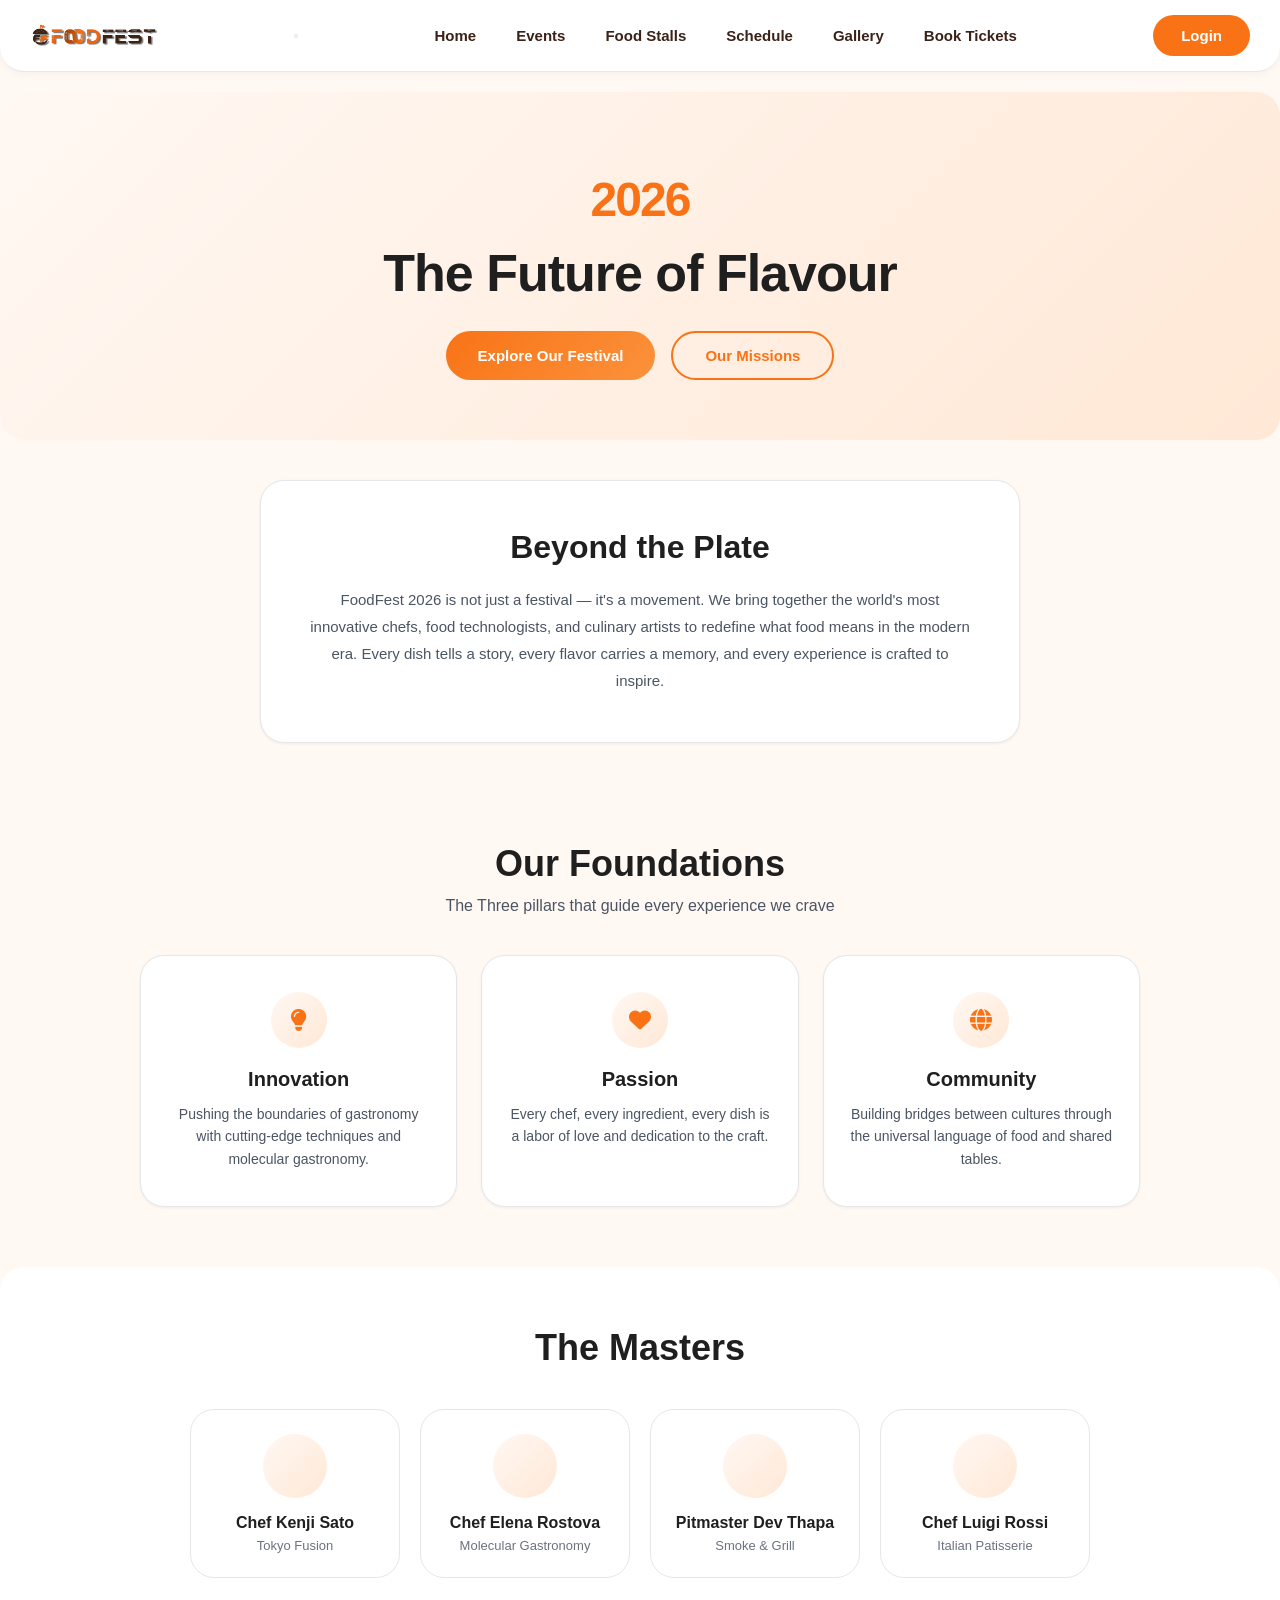
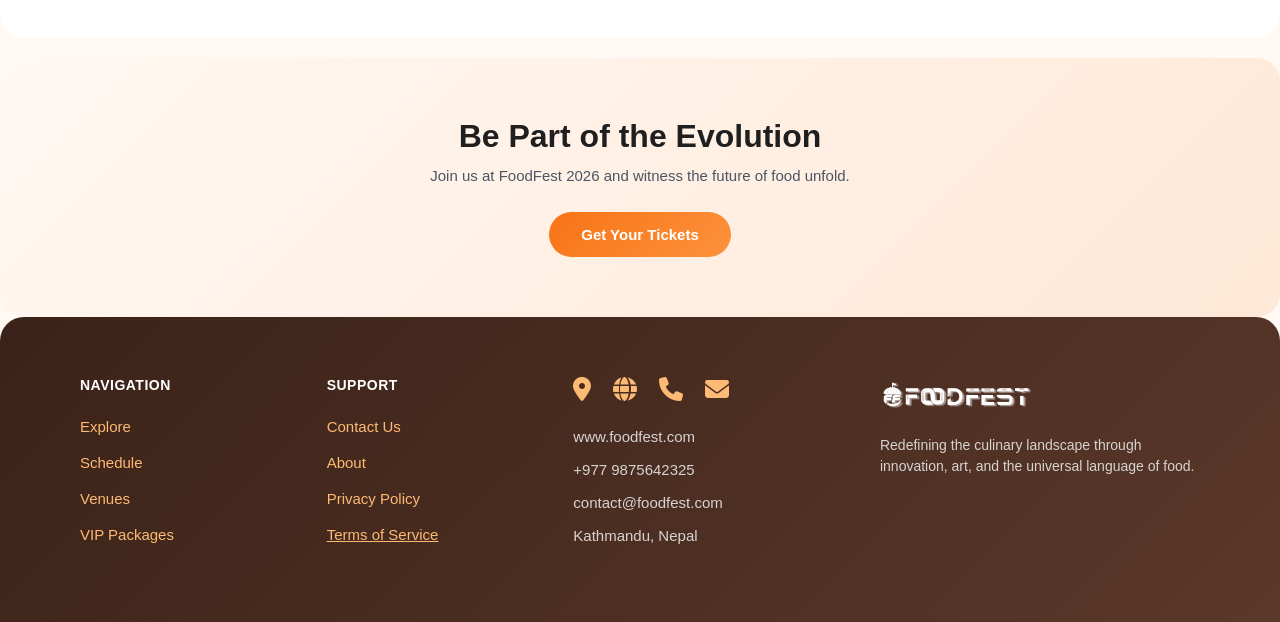
==== pages/About.html @ 52c5dfd0 "update" ====
<!DOCTYPE html>
<html lang="en">
<head>
  <meta charset="UTF-8">
  <meta name="viewport" content="width=device-width, initial-scale=1.0">
  <title>FoodFest - About Us</title>
  <link rel="stylesheet" href="https://cdnjs.cloudflare.com/ajax/libs/font-awesome/6.4.0/css/all.min.css">
  <link rel="stylesheet" href="../css/About.css">
</head>
<body>

  <nav class="navbar">
    <div class="logo">
      <img src="../images/logo/logo.png" alt="FoodFest Logo">
    </div>
    <button class="hamburger" id="hamburgerBtn" onclick="toggleMenu()" aria-label="Toggle navigation">
      <span></span><span></span><span></span>
    </button>
    <ul class="nav-links" id="navLinks">
      <li><a href="../index.html">Home</a></li>
      <li><a href="Event.html">Events</a></li>
      <li><a href="FoodStalls.html">Food Stalls</a></li>
      <li><a href="Schedule.html">Schedule</a></li>
      <li><a href="Gallery.html">Gallery</a></li>
      <li><a href="BookTickets.html">Book Tickets</a></li>
    </ul>
    <div class="nav-actions">
      <button class="login-btn" onclick="window.location.href='Login.html'">Login</button>
    </div>
  </nav>

  <main>
    <!-- HERO -->
    <section class="about-hero">
      <span class="hero-year-badge">2026</span>
      <h1>The Future of Flavour</h1>
      <div class="hero-actions">
        <button class="btn-primary" onclick="window.location.href='Event.html'">Explore Our Festival</button>
        <button class="btn-secondary" onclick="document.getElementById('missions').scrollIntoView({behavior:'smooth'})">Our Missions</button>
      </div>
    </section>

    <!-- BEYOND THE PLATE -->
    <section class="beyond-section" id="missions">
      <div class="content-card">
        <h2>Beyond the Plate</h2>
        <p>FoodFest 2026 is not just a festival — it's a movement. We bring together the world's most innovative chefs, food technologists, and culinary artists to redefine what food means in the modern era. Every dish tells a story, every flavor carries a memory, and every experience is crafted to inspire.</p>
      </div>
    </section>

    <!-- PILLARS -->
    <section class="pillars-section">
      <h2 class="section-title">Our Foundations</h2>
      <p class="section-subtitle">The Three pillars that guide every experience we crave</p>
      <div class="pillars-grid">
        <div class="pillar-card">
          <div class="pillar-icon"><i class="fa-solid fa-lightbulb"></i></div>
          <h3>Innovation</h3>
          <p>Pushing the boundaries of gastronomy with cutting-edge techniques and molecular gastronomy.</p>
        </div>
        <div class="pillar-card">
          <div class="pillar-icon"><i class="fa-solid fa-heart"></i></div>
          <h3>Passion</h3>
          <p>Every chef, every ingredient, every dish is a labor of love and dedication to the craft.</p>
        </div>
        <div class="pillar-card">
          <div class="pillar-icon"><i class="fa-solid fa-globe"></i></div>
          <h3>Community</h3>
          <p>Building bridges between cultures through the universal language of food and shared tables.</p>
        </div>
      </div>
    </section>

    <!-- MASTERS -->
    <section class="masters-section">
      <h2 class="section-title">The Masters</h2>
      <div class="masters-grid">
        <div class="master-card">
          <div class="master-avatar"><i class="fa-solid fa-user-chef"></i></div>
          <h3>Chef Kenji Sato</h3>
          <p>Tokyo Fusion</p>
        </div>
        <div class="master-card">
          <div class="master-avatar"><i class="fa-solid fa-user-chef"></i></div>
          <h3>Chef Elena Rostova</h3>
          <p>Molecular Gastronomy</p>
        </div>
        <div class="master-card">
          <div class="master-avatar"><i class="fa-solid fa-user-chef"></i></div>
          <h3>Pitmaster Dev Thapa</h3>
          <p>Smoke & Grill</p>
        </div>
        <div class="master-card">
          <div class="master-avatar"><i class="fa-solid fa-user-chef"></i></div>
          <h3>Chef Luigi Rossi</h3>
          <p>Italian Patisserie</p>
        </div>
      </div>
    </section>

    <!-- CTA -->
    <section class="cta-section">
      <h2>Be Part of the Evolution</h2>
      <p>Join us at FoodFest 2026 and witness the future of food unfold.</p>
      <button class="btn-primary" onclick="window.location.href='BookTickets.html'">Get Your Tickets</button>
    </section>
  </main>

  <footer class="footer">
    <div class="footer-column">
      <h3>NAVIGATION</h3>
      <ul>
        <li><a href="../index.html">Explore</a></li>
        <li><a href="Schedule.html">Schedule</a></li>
        <li><a href="Event.html">Venues</a></li>
        <li><a href="BookTickets.html">VIP Packages</a></li>
      </ul>
    </div>
    <div class="footer-column">
      <h3>SUPPORT</h3>
      <ul>
        <li><a href="Contact.html">Contact Us</a></li>
        <li><a href="About.html">About</a></li>
        <li><a href="Privacy.html">Privacy Policy</a></li>
        <li><a href="Terms.html" class="underlined">Terms of Service</a></li>
      </ul>
    </div>
    <div class="footer-column info-column">
      <div class="icon-row">
        <i class="fa-solid fa-location-dot"></i>
        <i class="fa-solid fa-globe"></i>
        <i class="fa-solid fa-phone"></i>
        <i class="fa-solid fa-envelope"></i>
      </div>
      <div class="text-block">
        <p>www.foodfest.com</p>
        <p>+977 9875642325</p>
        <p>contact@foodfest.com</p>
        <p>Kathmandu, Nepal</p>
      </div>
    </div>
    <div class="footer-column logo-column">
      <img src="../images/logo/logo.png" alt="FoodFest Logo" class="footer-logo">
      <p class="tagline">Redefining the culinary landscape through innovation, art, and the universal language of food.</p>
    </div>
  </footer>

  <script src="../js/About.js"></script>
</body>
</html>
---- css/About.css ----
/* ==========================================
   FOODFEST BRAND COLOR SYSTEM + ABOUT PAGE STYLES
   ========================================== */
:root {
  --bg-main: #FFF8F3; --bg-card: #FFFFFF; --bg-section-alt: #FFF8F3;
  --bg-navbar: #FFFFFF; --bg-footer: #3B2218;
  --text-heading: #1F1F1F; --text-subheading: #3B2218; --text-body: #4B5563;
  --text-muted: #6B7280; --text-white: #FFFFFF; --text-footer-heading: #FFFFFF;
  --text-footer-body: #D6D3D1; --text-footer-link: #FDBA74;
  --primary: #F97316; --primary-hover: #EA580C; --primary-active: #C2410C;
  --primary-light: #FDBA74;
  --primary-gradient: linear-gradient(135deg, #F97316, #FB923C);
  --primary-focus: rgba(249,115,22,0.35);
  --secondary: #3B2218;
  --secondary-gradient: linear-gradient(135deg, #3B2218, #5A382A);
  --success: #22C55E; --error: #EF4444;
  --border: #E5E7EB; --divider: #E5E7EB; --placeholder: #9CA3AF;
  --shadow-sm: 0 1px 3px rgba(0,0,0,0.06);
  --shadow-md: 0 4px 12px rgba(0,0,0,0.06);
  --shadow-lg: 0 8px 24px rgba(0,0,0,0.08);
  --shadow-card: 0 4px 16px rgba(0,0,0,0.06);
  --shadow-nav: 0 2px 8px rgba(0,0,0,0.04);
  --gradient-primary: linear-gradient(135deg, #F97316, #FB923C);
  --gradient-bg: linear-gradient(135deg, #FFF8F3, #FFE8D6);
  --gradient-brown: linear-gradient(135deg, #3B2218, #5A382A);
  --radius-sm: 8px; --radius-md: 14px; --radius-lg: 24px; --radius-xl: 30px; --radius-full: 50%;
}

@import url('https://fonts.googleapis.com/css2?family=Inter:wght@400;500;600;700&display=swap');

* { margin: 0; padding: 0; box-sizing: border-box; font-family: 'Inter', sans-serif; }

body { background-color: var(--bg-main); padding: 0; color: var(--text-heading); min-height: 100vh; display: flex; flex-direction: column; }
main { flex: 1; }

/* NAVBAR */
.navbar {
  display: flex; align-items: center; justify-content: space-between;
  background-color: var(--bg-navbar); padding: 15px 30px;
  border-radius: 0 0 var(--radius-lg) var(--radius-lg);
  border-bottom: 1px solid var(--border); box-shadow: var(--shadow-nav);
}
.logo img { height: 32px; display: block; }
.nav-links { display: flex; list-style: none; gap: 40px; }
.nav-links li a { text-decoration: none; color: var(--text-subheading); font-weight: 700; font-size: 15px; transition: color 0.2s ease; }
.nav-links li a:hover { color: var(--primary-hover); }
.login-btn { background-color: var(--primary); color: var(--text-white); border: none; padding: 12px 28px; border-radius: var(--radius-xl); font-weight: 600; font-size: 15px; cursor: pointer; transition: background-color 0.2s ease; }
.login-btn:hover { background-color: var(--primary-hover); }

/* HERO */
.about-hero {
  text-align: center; padding: 80px 20px 60px;
  background: var(--gradient-bg); border-radius: var(--radius-lg); margin-top: 20px;
}
.hero-year-badge {
  display: inline-block; font-size: 48px; font-weight: 800; color: var(--primary);
  margin-bottom: 16px; letter-spacing: -2px;
}
.about-hero h1 { font-size: 52px; font-weight: 800; color: var(--text-heading); margin-bottom: 28px; letter-spacing: -1px; }
.hero-actions { display: flex; gap: 16px; justify-content: center; flex-wrap: wrap; }
.btn-primary { background: var(--gradient-primary); color: var(--text-white); border: none; padding: 14px 32px; border-radius: var(--radius-xl); font-weight: 700; font-size: 15px; cursor: pointer; transition: opacity 0.2s ease; }
.btn-primary:hover { opacity: 0.9; }
.btn-secondary { background: transparent; color: var(--primary); border: 2px solid var(--primary); padding: 14px 32px; border-radius: var(--radius-xl); font-weight: 700; font-size: 15px; cursor: pointer; transition: background-color 0.2s, color 0.2s; }
.btn-secondary:hover { background: var(--primary); color: var(--text-white); }

/* BEYOND THE PLATE */
.beyond-section { max-width: 800px; margin: 40px auto; padding: 0 20px; }
.content-card { background: var(--bg-card); padding: 48px; border-radius: var(--radius-lg); border: 1px solid var(--border); box-shadow: var(--shadow-sm); text-align: center; }
.content-card h2 { font-size: 32px; color: var(--text-heading); margin-bottom: 20px; }
.content-card p { font-size: 15px; color: var(--text-body); line-height: 1.8; }

/* PILLARS */
.pillars-section { padding: 60px 20px; text-align: center; }
.section-title { font-size: 36px; font-weight: 700; color: var(--text-heading); margin-bottom: 12px; }
.section-subtitle { font-size: 16px; color: var(--text-body); margin-bottom: 40px; }
.pillars-grid { display: grid; grid-template-columns: repeat(3, 1fr); gap: 24px; max-width: 1000px; margin: 0 auto; }
.pillar-card { background: var(--bg-card); padding: 36px 24px; border-radius: var(--radius-lg); border: 1px solid var(--border); box-shadow: var(--shadow-sm); transition: border-color 0.2s ease; }
.pillar-card:hover { border-color: var(--primary); }
.pillar-icon { width: 56px; height: 56px; border-radius: var(--radius-full); background: var(--gradient-bg); display: flex; align-items: center; justify-content: center; margin: 0 auto 20px; font-size: 22px; color: var(--primary); }
.pillar-card h3 { font-size: 20px; color: var(--text-heading); margin-bottom: 12px; }
.pillar-card p { font-size: 14px; color: var(--text-body); line-height: 1.6; }

/* MASTERS */
.masters-section { padding: 60px 20px; text-align: center; background: var(--bg-card); border-radius: var(--radius-lg); margin-bottom: 20px; }
.masters-grid { display: grid; grid-template-columns: repeat(4, 1fr); gap: 20px; max-width: 900px; margin: 40px auto 0; }
.master-card { padding: 24px; border: 1px solid var(--border); border-radius: var(--radius-lg); transition: border-color 0.2s ease; }
.master-card:hover { border-color: var(--primary); }
.master-avatar { width: 64px; height: 64px; border-radius: var(--radius-full); background: var(--gradient-bg); display: flex; align-items: center; justify-content: center; margin: 0 auto 16px; font-size: 28px; color: var(--primary); }
.master-card h3 { font-size: 16px; color: var(--text-heading); margin-bottom: 6px; }
.master-card p { font-size: 13px; color: var(--text-muted); }

/* CTA */
.cta-section { text-align: center; padding: 60px 20px; background: var(--gradient-bg); border-radius: var(--radius-lg); }
.cta-section h2 { font-size: 32px; color: var(--text-heading); margin-bottom: 12px; }
.cta-section p { font-size: 15px; color: var(--text-body); margin-bottom: 28px; }

/* FOOTER */
.footer { display: flex; justify-content: space-between; align-items: flex-start; background: var(--gradient-brown); padding: 60px 80px; border-radius: var(--radius-lg) var(--radius-lg) 0 0; margin-top: auto; flex-wrap: wrap; gap: 40px; }
.footer-column { display: flex; flex-direction: column; min-width: 160px; }
.footer-column h3 { font-size: 14px; font-weight: 700; color: var(--text-footer-heading); letter-spacing: 0.5px; margin-bottom: 25px; }
.footer-column ul { list-style: none; }
.footer-column ul li { margin-bottom: 18px; }
.footer-column ul li a { text-decoration: none; color: var(--text-footer-link); font-size: 15px; font-weight: 500; transition: color 0.2s ease; }
.footer-column ul li a:hover { color: var(--primary-hover); }
.footer-column ul li a.underlined { text-decoration: underline; }
.info-column { min-width: 220px; }
.icon-row { display: flex; gap: 22px; margin-bottom: 25px; color: var(--text-footer-link); font-size: 24px; }
.text-block p { color: var(--text-footer-body); font-size: 15px; font-weight: 500; margin-bottom: 12px; line-height: 1.4; }
.logo-column { max-width: 320px; align-items: flex-start; }
.footer-logo { height: 38px; margin-bottom: 20px; display: block; filter: brightness(0) invert(1); }
.tagline { color: var(--text-footer-body); font-size: 14px; line-height: 1.5; font-weight: 400; }

/* RESPONSIVE */
@media (max-width: 768px) {
  .about-hero h1 { font-size: 36px; }
  .pillars-grid { grid-template-columns: 1fr; }
  .masters-grid { grid-template-columns: repeat(2, 1fr); }
  .nav-links { display: none; }
  .footer { padding: 40px 30px; }
}
@media (max-width: 480px) {
  .about-hero h1 { font-size: 28px; }
  .masters-grid { grid-template-columns: 1fr; }
  .content-card { padding: 28px; }
}
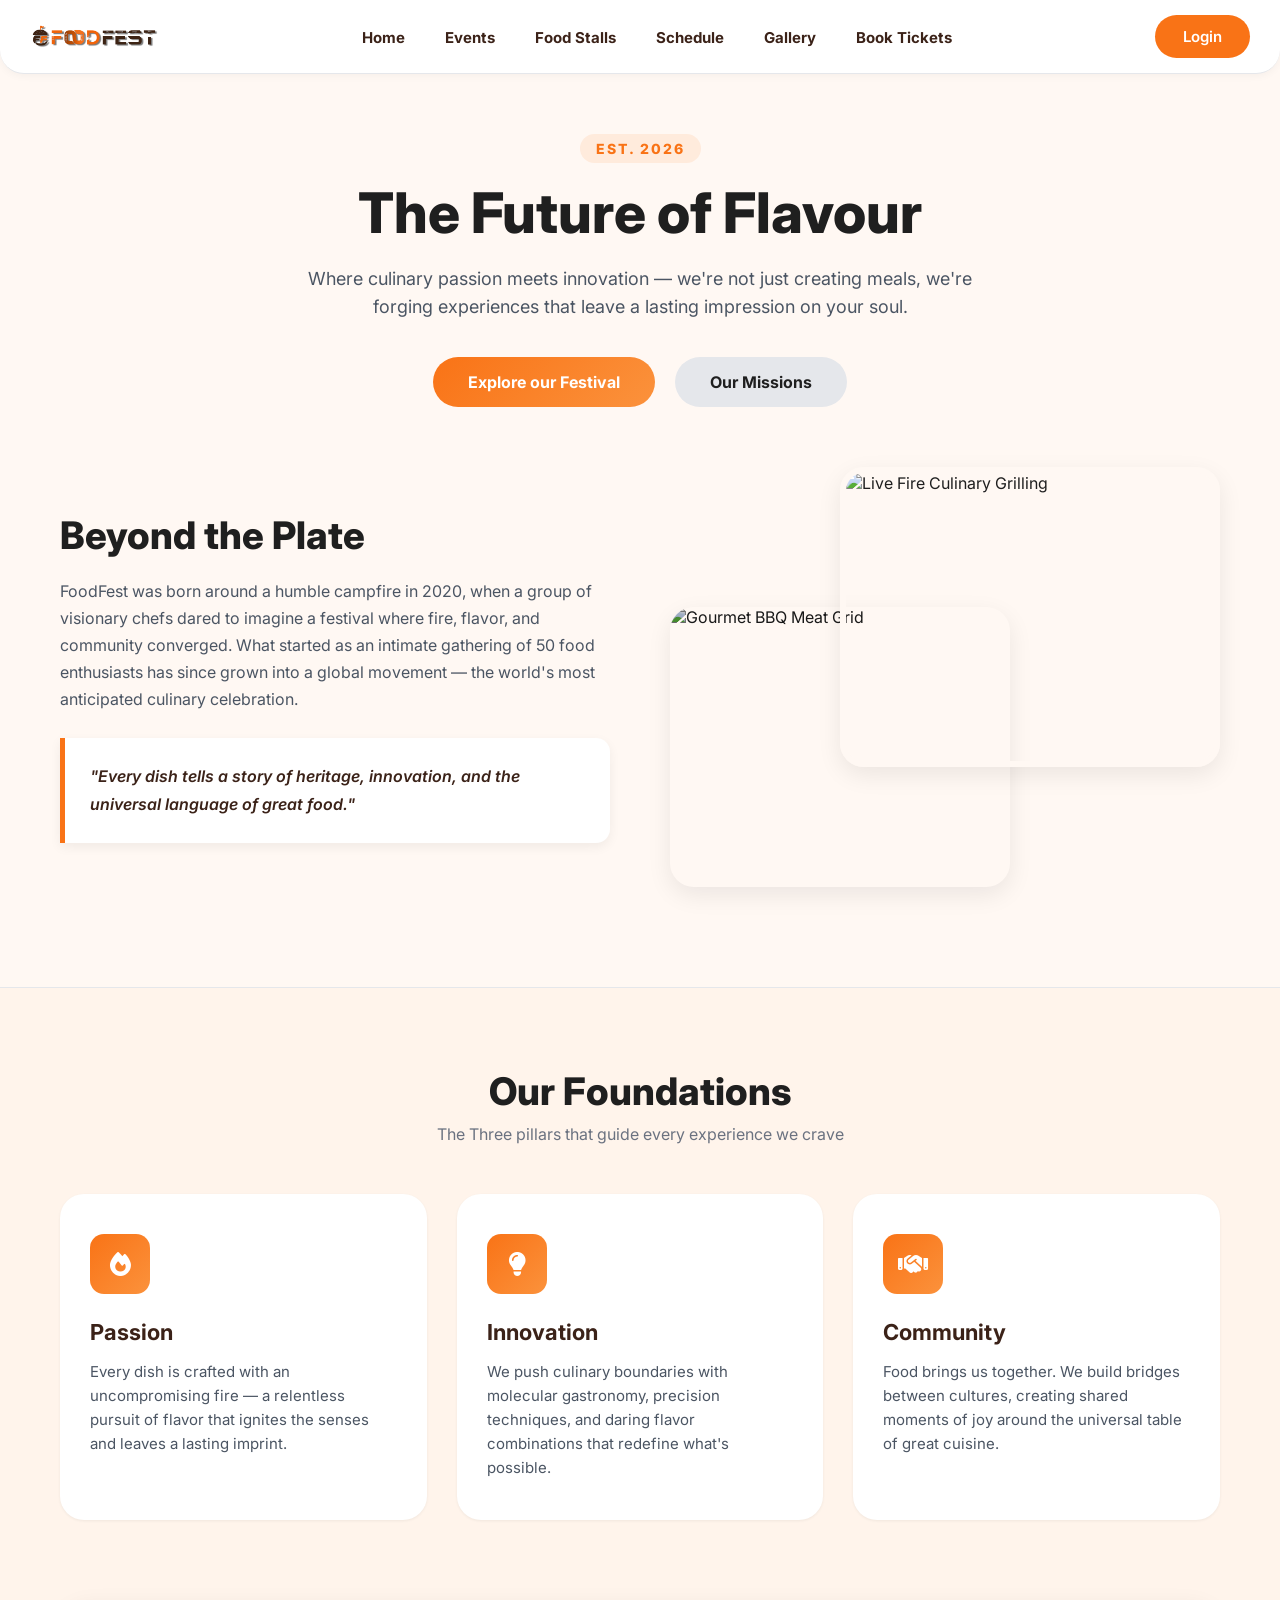
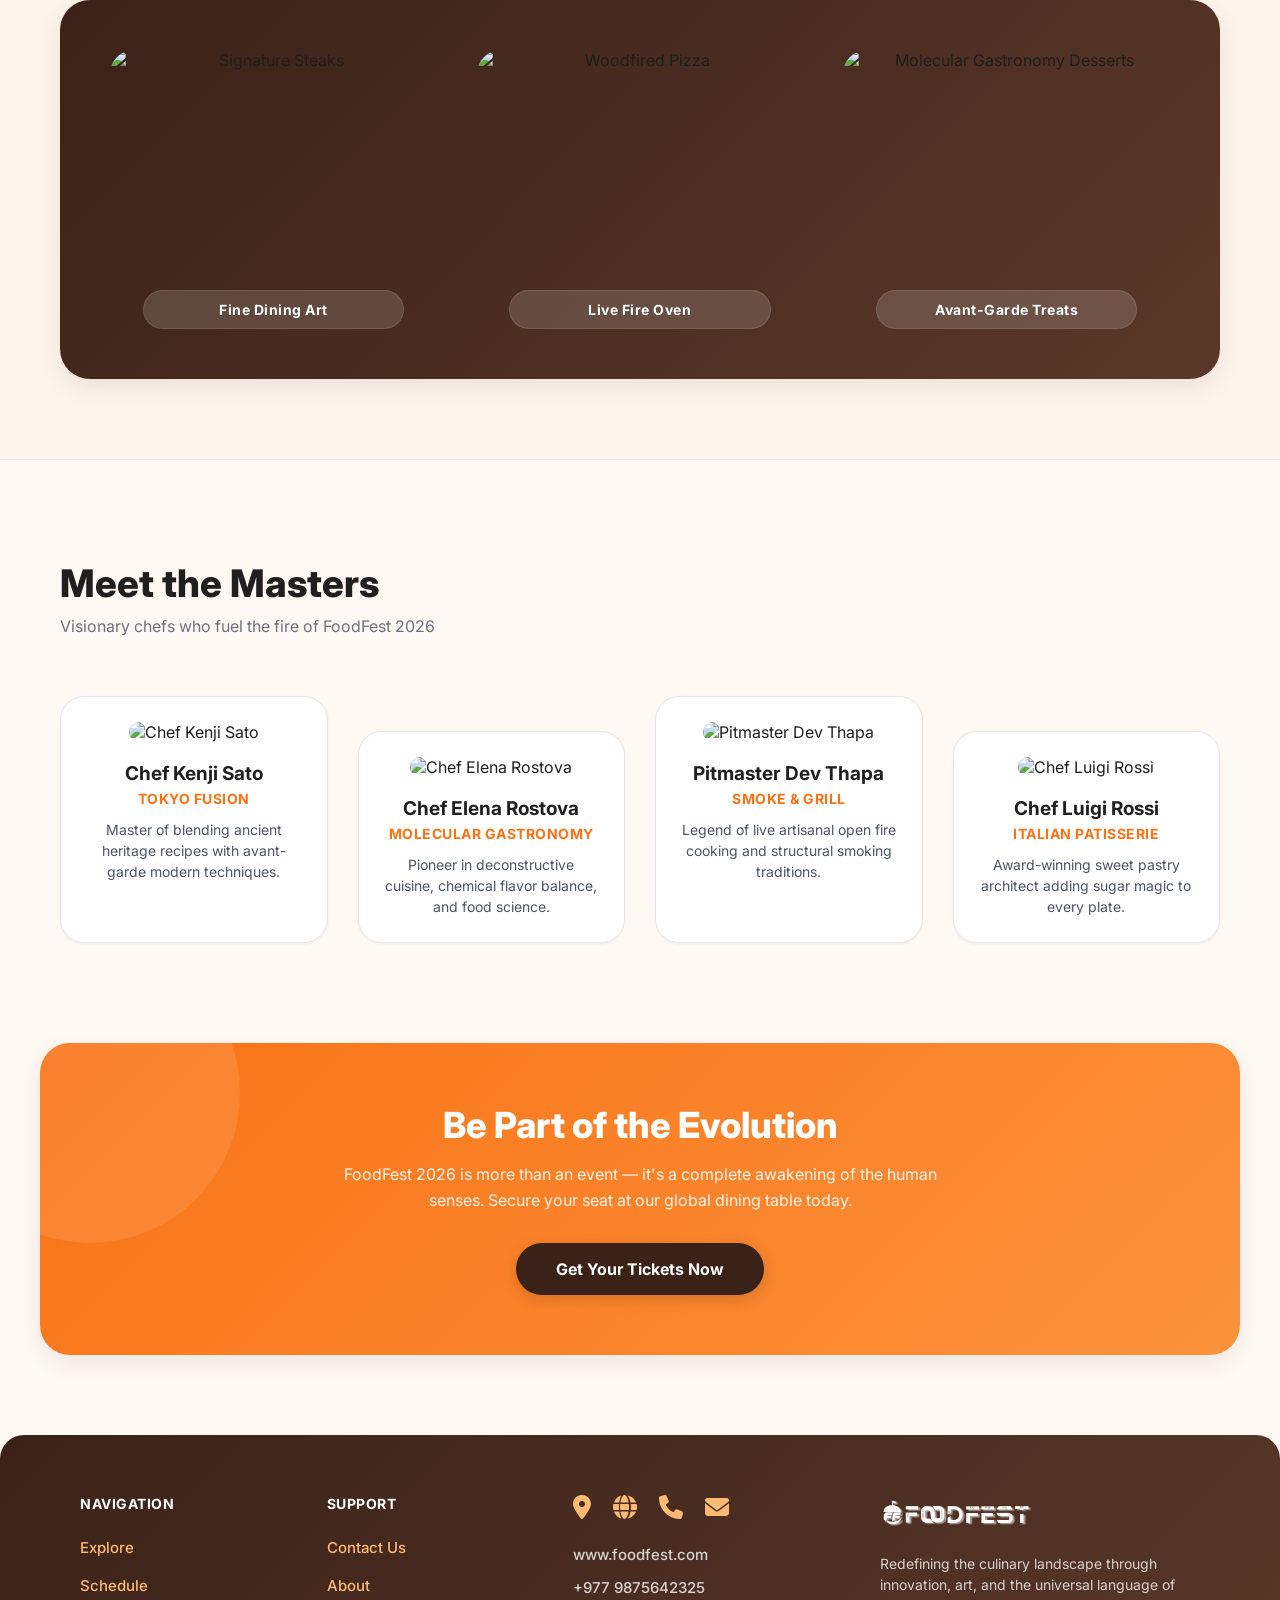
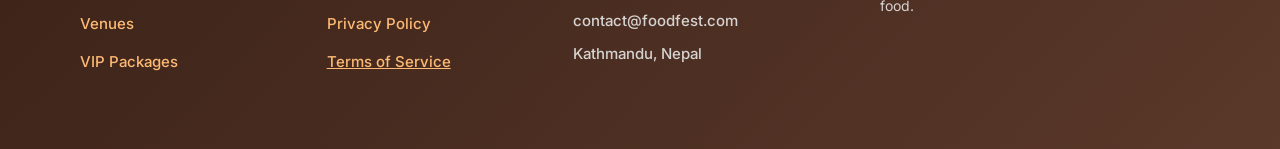
==== commit 7e7c39e2: "...." ====
--- a/pages/About.html
+++ b/pages/About.html
@@ -3,7 +3,7 @@
 <head>
   <meta charset="UTF-8">
   <meta name="viewport" content="width=device-width, initial-scale=1.0">
-  <title>FoodFest - About Us</title>
+  <title>FoodFest 2026 - About Us</title>
   <link rel="stylesheet" href="https://cdnjs.cloudflare.com/ajax/libs/font-awesome/6.4.0/css/all.min.css">
   <link rel="stylesheet" href="../css/About.css">
 </head>
@@ -30,82 +30,109 @@
   </nav>
 
   <main>
-    <!-- HERO -->
-    <section class="about-hero">
-      <span class="hero-year-badge">2026</span>
+    <header class="hero-section">
+      <span class="year-badge">EST. 2026</span>
       <h1>The Future of Flavour</h1>
-      <div class="hero-actions">
-        <button class="btn-primary" onclick="window.location.href='Event.html'">Explore Our Festival</button>
-        <button class="btn-secondary" onclick="document.getElementById('missions').scrollIntoView({behavior:'smooth'})">Our Missions</button>
+      <p class="hero-desc">Where culinary passion meets innovation — we're not just creating meals, we're forging experiences that leave a lasting impression on your soul.</p>
+      <div class="btn-group">
+        <button class="btn-main primary" onclick="alert('Exploring Map!')">Explore our Festival</button>
+        <button class="btn-main secondary" onclick="alert('Redirecting to Missions!')">Our Missions</button>
+      </div>
+    </header>
+
+    <section class="beyond-section">
+      <div class="beyond-content">
+        <h2>Beyond the Plate</h2>
+        <p>FoodFest was born around a humble campfire in 2020, when a group of visionary chefs dared to imagine a festival where fire, flavor, and community converged. What started as an intimate gathering of 50 food enthusiasts has since grown into a global movement — the world's most anticipated culinary celebration.</p>
+        <div class="quote-box">
+          <p>"Every dish tells a story of heritage, innovation, and the universal language of great food."</p>
+        </div>
+      </div>
+      <div class="image-stack">
+        <img src="https://images.unsplash.com/photo-1544025162-d76694265947?auto=format&fit=crop&w=500&q=80" alt="Gourmet BBQ Meat Grid" class="stack-img back">
+        <img src="https://images.unsplash.com/photo-1555939594-58d7cb561ad1?auto=format&fit=crop&w=500&q=80" alt="Live Fire Culinary Grilling" class="stack-img front">
       </div>
     </section>
 
-    <!-- BEYOND THE PLATE -->
-    <section class="beyond-section" id="missions">
-      <div class="content-card">
-        <h2>Beyond the Plate</h2>
-        <p>FoodFest 2026 is not just a festival — it's a movement. We bring together the world's most innovative chefs, food technologists, and culinary artists to redefine what food means in the modern era. Every dish tells a story, every flavor carries a memory, and every experience is crafted to inspire.</p>
-      </div>
-    </section>
+    <div class="foundations-wrapper">
+      <section class="foundations-container">
+        <h2>Our Foundations</h2>
+        <p class="section-subtitle">The Three pillars that guide every experience we crave</p>
+        
+        <div class="pillars-grid">
+          <div class="pillar-card">
+            <div class="pillar-icon"><i class="fa-solid fa-fire"></i></div>
+            <h3>Passion</h3>
+            <p>Every dish is crafted with an uncompromising fire — a relentless pursuit of flavor that ignites the senses and leaves a lasting imprint.</p>
+          </div>
+          <div class="pillar-card">
+            <div class="pillar-icon"><i class="fa-solid fa-lightbulb"></i></div>
+            <h3>Innovation</h3>
+            <p>We push culinary boundaries with molecular gastronomy, precision techniques, and daring flavor combinations that redefine what's possible.</p>
+          </div>
+          <div class="pillar-card">
+            <div class="pillar-icon"><i class="fa-solid fa-handshake"></i></div>
+            <h3>Community</h3>
+            <p>Food brings us together. We build bridges between cultures, creating shared moments of joy around the universal table of great cuisine.</p>
+          </div>
+        </div>
 
-    <!-- PILLARS -->
-    <section class="pillars-section">
-      <h2 class="section-title">Our Foundations</h2>
-      <p class="section-subtitle">The Three pillars that guide every experience we crave</p>
-      <div class="pillars-grid">
-        <div class="pillar-card">
-          <div class="pillar-icon"><i class="fa-solid fa-lightbulb"></i></div>
-          <h3>Innovation</h3>
-          <p>Pushing the boundaries of gastronomy with cutting-edge techniques and molecular gastronomy.</p>
+        <div class="showcase-banner">
+          <div class="showcase-card">
+            <img src="https://images.unsplash.com/photo-1504674900247-0877df9cc836?auto=format&fit=crop&w=500&q=80" alt="Signature Steaks" class="showcase-img">
+            <div class="showcase-label">Fine Dining Art</div>
+          </div>
+          <div class="showcase-card">
+            <img src="https://images.unsplash.com/photo-1565299624946-b28f40a0ae38?auto=format&fit=crop&w=500&q=80" alt="Woodfired Pizza" class="showcase-img">
+            <div class="showcase-label">Live Fire Oven</div>
+          </div>
+          <div class="showcase-card">
+            <img src="https://images.unsplash.com/photo-1484723091739-30a097e8f929?auto=format&fit=crop&w=500&q=80" alt="Molecular Gastronomy Desserts" class="showcase-img">
+            <div class="showcase-label">Avant-Garde Treats</div>
+          </div>
         </div>
-        <div class="pillar-card">
-          <div class="pillar-icon"><i class="fa-solid fa-heart"></i></div>
-          <h3>Passion</h3>
-          <p>Every chef, every ingredient, every dish is a labor of love and dedication to the craft.</p>
+      </section>
+    </div>
+
+    <section class="masters-container">
+      <h2>Meet the Masters</h2>
+      <p class="masters-heading-desc">Visionary chefs who fuel the fire of FoodFest 2026</p>
+
+      <div class="masters-grid">
+        <div class="master-card">
+          <img src="https://images.unsplash.com/photo-1577219491135-ce391730fb2c?auto=format&fit=crop&w=400&h=400&q=80" alt="Chef Kenji Sato" class="master-img">
+          <h3>Chef Kenji Sato</h3>
+          <span class="master-role">Tokyo Fusion</span>
+          <p class="master-bio">Master of blending ancient heritage recipes with avant-garde modern techniques.</p>
         </div>
-        <div class="pillar-card">
-          <div class="pillar-icon"><i class="fa-solid fa-globe"></i></div>
-          <h3>Community</h3>
-          <p>Building bridges between cultures through the universal language of food and shared tables.</p>
+        <div class="master-card">
+          <img src="https://images.unsplash.com/photo-1583394838336-acd977736f90?auto=format&fit=crop&w=400&h=400&q=80" alt="Chef Elena Rostova" class="master-img">
+          <h3>Chef Elena Rostova</h3>
+          <span class="master-role">Molecular Gastronomy</span>
+          <p class="master-bio">Pioneer in deconstructive cuisine, chemical flavor balance, and food science.</p>
+        </div>
+        <div class="master-card">
+          <img src="https://images.unsplash.com/photo-1595273670150-bd0c3c392e46?auto=format&fit=crop&w=400&h=400&q=80" alt="Pitmaster Dev Thapa" class="master-img">
+          <h3>Pitmaster Dev Thapa</h3>
+          <span class="master-role">Smoke & Grill</span>
+          <p class="master-bio">Legend of live artisanal open fire cooking and structural smoking traditions.</p>
+        </div>
+        <div class="master-card">
+          <img src="https://images.unsplash.com/photo-1607990283143-e81e7a2c93ab?auto=format&fit=crop&w=400&h=400&q=80" alt="Chef Luigi Rossi" class="master-img">
+          <h3>Chef Luigi Rossi</h3>
+          <span class="master-role">Italian Patisserie</span>
+          <p class="master-bio">Award-winning sweet pastry architect adding sugar magic to every plate.</p>
         </div>
       </div>
     </section>
 
-    <!-- MASTERS -->
-    <section class="masters-section">
-      <h2 class="section-title">The Masters</h2>
-      <div class="masters-grid">
-        <div class="master-card">
-          <div class="master-avatar"><i class="fa-solid fa-user-chef"></i></div>
-          <h3>Chef Kenji Sato</h3>
-          <p>Tokyo Fusion</p>
-        </div>
-        <div class="master-card">
-          <div class="master-avatar"><i class="fa-solid fa-user-chef"></i></div>
-          <h3>Chef Elena Rostova</h3>
-          <p>Molecular Gastronomy</p>
-        </div>
-        <div class="master-card">
-          <div class="master-avatar"><i class="fa-solid fa-user-chef"></i></div>
-          <h3>Pitmaster Dev Thapa</h3>
-          <p>Smoke & Grill</p>
-        </div>
-        <div class="master-card">
-          <div class="master-avatar"><i class="fa-solid fa-user-chef"></i></div>
-          <h3>Chef Luigi Rossi</h3>
-          <p>Italian Patisserie</p>
-        </div>
-      </div>
-    </section>
-
-    <!-- CTA -->
-    <section class="cta-section">
-      <h2>Be Part of the Evolution</h2>
-      <p>Join us at FoodFest 2026 and witness the future of food unfold.</p>
-      <button class="btn-primary" onclick="window.location.href='BookTickets.html'">Get Your Tickets</button>
+    <section class="cta-banner">
+      <h3>Be Part of the Evolution</h3>
+      <p>FoodFest 2026 is more than an event — it's a complete awakening of the human senses. Secure your seat at our global dining table today.</p>
+      <button class="btn-cta" onclick="alert('Tickets Section Coming Soon!')">Get Your Tickets Now</button>
     </section>
   </main>
-
+  
   <footer class="footer">
     <div class="footer-column">
       <h3>NAVIGATION</h3>
--- a/css/About.css
+++ b/css/About.css
@@ -1,12 +1,15 @@
 /* ==========================================
    FOODFEST BRAND COLOR SYSTEM + ABOUT PAGE STYLES
    ========================================== */
+
+@import url('https://fonts.googleapis.com/css2?family=Inter:wght@400;500;600;700;800&display=swap');
+
 :root {
   --bg-main: #FFF8F3; --bg-card: #FFFFFF; --bg-section-alt: #FFF8F3;
   --bg-navbar: #FFFFFF; --bg-footer: #3B2218;
   --text-heading: #1F1F1F; --text-subheading: #3B2218; --text-body: #4B5563;
-  --text-muted: #6B7280; --text-white: #FFFFFF; --text-footer-heading: #FFFFFF;
-  --text-footer-body: #D6D3D1; --text-footer-link: #FDBA74;
+  --text-muted: #6B7280; --text-white: #FFFFFF;
+  --text-footer-heading: #FFFFFF; --text-footer-body: #D6D3D1; --text-footer-link: #FDBA74;
   --primary: #F97316; --primary-hover: #EA580C; --primary-active: #C2410C;
   --primary-light: #FDBA74;
   --primary-gradient: linear-gradient(135deg, #F97316, #FB923C);
@@ -15,6 +18,7 @@
   --secondary-gradient: linear-gradient(135deg, #3B2218, #5A382A);
   --success: #22C55E; --error: #EF4444;
   --border: #E5E7EB; --divider: #E5E7EB; --placeholder: #9CA3AF;
+  --footer-border: rgba(255,255,255,0.1);
   --shadow-sm: 0 1px 3px rgba(0,0,0,0.06);
   --shadow-md: 0 4px 12px rgba(0,0,0,0.06);
   --shadow-lg: 0 8px 24px rgba(0,0,0,0.08);
@@ -23,79 +27,516 @@
   --gradient-primary: linear-gradient(135deg, #F97316, #FB923C);
   --gradient-bg: linear-gradient(135deg, #FFF8F3, #FFE8D6);
   --gradient-brown: linear-gradient(135deg, #3B2218, #5A382A);
+  --gradient-fire: linear-gradient(135deg, #F97316, #DC2626, #EA580C);
+  --gradient-fire-subtle: linear-gradient(135deg, rgba(249,115,22,0.12), rgba(220,38,38,0.06));
   --radius-sm: 8px; --radius-md: 14px; --radius-lg: 24px; --radius-xl: 30px; --radius-full: 50%;
 }
 
-@import url('https://fonts.googleapis.com/css2?family=Inter:wght@400;500;600;700&display=swap');
-
 * { margin: 0; padding: 0; box-sizing: border-box; font-family: 'Inter', sans-serif; }
 
-body { background-color: var(--bg-main); padding: 0; color: var(--text-heading); min-height: 100vh; display: flex; flex-direction: column; }
+body {
+  background-color: var(--bg-main);
+  padding: 0;
+  color: var(--text-heading);
+  min-height: 100vh;
+  display: flex;
+  flex-direction: column;
+}
+
 main { flex: 1; }
 
-/* NAVBAR */
+/* ==========================================
+   NAVBAR
+   ========================================== */
 .navbar {
-  display: flex; align-items: center; justify-content: space-between;
-  background-color: var(--bg-navbar); padding: 15px 30px;
+  display: flex;
+  align-items: center;
+  justify-content: space-between;
+  background-color: var(--bg-navbar);
+  padding: 15px 30px;
   border-radius: 0 0 var(--radius-lg) var(--radius-lg);
-  border-bottom: 1px solid var(--border); box-shadow: var(--shadow-nav);
+  border-bottom: 1px solid var(--border);
+  box-shadow: var(--shadow-nav);
+  position: relative;
+  z-index: 100;
 }
 .logo img { height: 32px; display: block; }
 .nav-links { display: flex; list-style: none; gap: 40px; }
-.nav-links li a { text-decoration: none; color: var(--text-subheading); font-weight: 700; font-size: 15px; transition: color 0.2s ease; }
+.nav-links li a {
+  text-decoration: none;
+  color: var(--text-subheading);
+  font-weight: 700;
+  font-size: 15px;
+  transition: color 0.2s ease;
+}
 .nav-links li a:hover { color: var(--primary-hover); }
-.login-btn { background-color: var(--primary); color: var(--text-white); border: none; padding: 12px 28px; border-radius: var(--radius-xl); font-weight: 600; font-size: 15px; cursor: pointer; transition: background-color 0.2s ease; }
+.login-btn {
+  background-color: var(--primary);
+  color: var(--text-white);
+  border: none;
+  padding: 12px 28px;
+  border-radius: var(--radius-xl);
+  font-weight: 600;
+  font-size: 15px;
+  cursor: pointer;
+  transition: background-color 0.2s ease;
+}
 .login-btn:hover { background-color: var(--primary-hover); }
 
-/* HERO */
-.about-hero {
-  text-align: center; padding: 80px 20px 60px;
-  background: var(--gradient-bg); border-radius: var(--radius-lg); margin-top: 20px;
-}
-.hero-year-badge {
-  display: inline-block; font-size: 48px; font-weight: 800; color: var(--primary);
-  margin-bottom: 16px; letter-spacing: -2px;
-}
-.about-hero h1 { font-size: 52px; font-weight: 800; color: var(--text-heading); margin-bottom: 28px; letter-spacing: -1px; }
-.hero-actions { display: flex; gap: 16px; justify-content: center; flex-wrap: wrap; }
-.btn-primary { background: var(--gradient-primary); color: var(--text-white); border: none; padding: 14px 32px; border-radius: var(--radius-xl); font-weight: 700; font-size: 15px; cursor: pointer; transition: opacity 0.2s ease; }
-.btn-primary:hover { opacity: 0.9; }
-.btn-secondary { background: transparent; color: var(--primary); border: 2px solid var(--primary); padding: 14px 32px; border-radius: var(--radius-xl); font-weight: 700; font-size: 15px; cursor: pointer; transition: background-color 0.2s, color 0.2s; }
-.btn-secondary:hover { background: var(--primary); color: var(--text-white); }
-
-/* BEYOND THE PLATE */
-.beyond-section { max-width: 800px; margin: 40px auto; padding: 0 20px; }
-.content-card { background: var(--bg-card); padding: 48px; border-radius: var(--radius-lg); border: 1px solid var(--border); box-shadow: var(--shadow-sm); text-align: center; }
-.content-card h2 { font-size: 32px; color: var(--text-heading); margin-bottom: 20px; }
-.content-card p { font-size: 15px; color: var(--text-body); line-height: 1.8; }
-
-/* PILLARS */
-.pillars-section { padding: 60px 20px; text-align: center; }
-.section-title { font-size: 36px; font-weight: 700; color: var(--text-heading); margin-bottom: 12px; }
-.section-subtitle { font-size: 16px; color: var(--text-body); margin-bottom: 40px; }
-.pillars-grid { display: grid; grid-template-columns: repeat(3, 1fr); gap: 24px; max-width: 1000px; margin: 0 auto; }
-.pillar-card { background: var(--bg-card); padding: 36px 24px; border-radius: var(--radius-lg); border: 1px solid var(--border); box-shadow: var(--shadow-sm); transition: border-color 0.2s ease; }
-.pillar-card:hover { border-color: var(--primary); }
-.pillar-icon { width: 56px; height: 56px; border-radius: var(--radius-full); background: var(--gradient-bg); display: flex; align-items: center; justify-content: center; margin: 0 auto 20px; font-size: 22px; color: var(--primary); }
-.pillar-card h3 { font-size: 20px; color: var(--text-heading); margin-bottom: 12px; }
-.pillar-card p { font-size: 14px; color: var(--text-body); line-height: 1.6; }
-
-/* MASTERS */
-.masters-section { padding: 60px 20px; text-align: center; background: var(--bg-card); border-radius: var(--radius-lg); margin-bottom: 20px; }
-.masters-grid { display: grid; grid-template-columns: repeat(4, 1fr); gap: 20px; max-width: 900px; margin: 40px auto 0; }
-.master-card { padding: 24px; border: 1px solid var(--border); border-radius: var(--radius-lg); transition: border-color 0.2s ease; }
-.master-card:hover { border-color: var(--primary); }
-.master-avatar { width: 64px; height: 64px; border-radius: var(--radius-full); background: var(--gradient-bg); display: flex; align-items: center; justify-content: center; margin: 0 auto 16px; font-size: 28px; color: var(--primary); }
-.master-card h3 { font-size: 16px; color: var(--text-heading); margin-bottom: 6px; }
-.master-card p { font-size: 13px; color: var(--text-muted); }
-
-/* CTA */
-.cta-section { text-align: center; padding: 60px 20px; background: var(--gradient-bg); border-radius: var(--radius-lg); }
-.cta-section h2 { font-size: 32px; color: var(--text-heading); margin-bottom: 12px; }
-.cta-section p { font-size: 15px; color: var(--text-body); margin-bottom: 28px; }
-
-/* FOOTER */
-.footer { display: flex; justify-content: space-between; align-items: flex-start; background: var(--gradient-brown); padding: 60px 80px; border-radius: var(--radius-lg) var(--radius-lg) 0 0; margin-top: auto; flex-wrap: wrap; gap: 40px; }
+/* Hamburger */
+.hamburger {
+  display: none;
+  flex-direction: column;
+  gap: 5px;
+  cursor: pointer;
+  padding: 8px;
+  z-index: 200;
+  background: none;
+  border: none;
+}
+.hamburger span {
+  display: block;
+  width: 24px;
+  height: 2.5px;
+  background-color: var(--text-heading);
+  border-radius: 2px;
+  transition: transform 0.3s ease, opacity 0.3s ease;
+}
+.hamburger.active span:nth-child(1) { transform: rotate(45deg) translate(5px, 5px); }
+.hamburger.active span:nth-child(2) { opacity: 0; }
+.hamburger.active span:nth-child(3) { transform: rotate(-45deg) translate(5px, -5px); }
+
+    /* ==========================================
+       HERO SECTION
+       ========================================== */
+    .hero-section {
+      max-width: 1200px;
+      width: 100%;
+      margin: 60px auto;
+      padding: 0 20px;
+      text-align: center;
+    }
+
+    .year-badge {
+      font-size: 14px;
+      font-weight: 800;
+      color: var(--primary);
+      letter-spacing: 2px;
+      background-color: rgba(249, 115, 22, 0.1);
+      padding: 6px 16px;
+      border-radius: 50px;
+      display: inline-block;
+      margin-bottom: 20px;
+    }
+
+    .hero-section h1 {
+      font-size: 56px;
+      font-weight: 800;
+      color: var(--text-heading);
+      margin-bottom: 20px;
+      line-height: 1.1;
+    }
+
+    .hero-desc {
+      font-size: 18px;
+      color: var(--text-body);
+      max-width: 700px;
+      margin: 0 auto 35px auto;
+      line-height: 1.6;
+    }
+
+    .btn-group {
+      display: flex;
+      justify-content: center;
+      gap: 20px;
+    }
+
+    .btn-main {
+      padding: 15px 35px;
+      font-size: 16px;
+      font-weight: 700;
+      border-radius: 50px;
+      border: none;
+      cursor: pointer;
+      transition: all 0.2s ease;
+    }
+
+    .btn-main.primary {
+      background: var(--primary-gradient);
+      color: var(--text-white);
+    }
+
+    .btn-main.primary:hover {
+      background: var(--primary-hover);
+      box-shadow: 0 4px 15px rgba(249, 115, 22, 0.3);
+    }
+
+    .btn-main.secondary {
+      background-color: #E5E7EB;
+      color: var(--text-heading);
+    }
+
+    .btn-main.secondary:hover {
+      background-color: #D1D5DB;
+    }
+
+    /* ==========================================
+       BEYOND THE PLATE SECTION
+       ========================================== */
+    .beyond-section {
+      max-width: 1200px;
+      width: 100%;
+      margin: 60px auto 100px auto;
+      padding: 0 20px;
+      display: flex;
+      align-items: center;
+      justify-content: space-between;
+      gap: 60px;
+    }
+
+    .beyond-content {
+      flex: 1;
+    }
+
+    .beyond-content h2 {
+      font-size: 38px;
+      font-weight: 800;
+      color: var(--text-heading);
+      margin-bottom: 20px;
+    }
+
+    .beyond-content p {
+      font-size: 16px;
+      color: var(--text-body);
+      line-height: 1.7;
+      margin-bottom: 25px;
+    }
+
+    .quote-box {
+      background-color: var(--bg-card);
+      border-left: 5px solid var(--primary);
+      border-radius: 0 var(--radius-md) var(--radius-md) 0;
+      padding: 25px;
+      box-shadow: var(--shadow-md);
+    }
+
+    .quote-box p {
+      font-style: italic;
+      color: var(--text-subheading);
+      font-weight: 600;
+      margin-bottom: 0;
+    }
+
+    /* Layered Image Stack Layout */
+    .image-stack {
+      flex: 1;
+      position: relative;
+      height: 420px;
+    }
+
+    .stack-img {
+      border-radius: var(--radius-lg);
+      box-shadow: var(--shadow-lg);
+      object-fit: cover;
+      position: absolute;
+    }
+
+    .stack-img.back {
+      width: 340px;
+      height: 280px;
+      bottom: 0;
+      left: 0;
+      z-index: 1;
+      filter: brightness(0.8);
+    }
+
+    .stack-img.front {
+      width: 380px;
+      height: 300px;
+      top: 0;
+      right: 0;
+      z-index: 2;
+      border: 6px solid var(--bg-main);
+    }
+
+    /* ==========================================
+       OUR FOUNDATIONS & SHOWCASE ROW
+       ========================================== */
+    .foundations-wrapper {
+      background-color: rgba(249, 115, 22, 0.03);
+      border-top: 1px solid var(--border);
+      border-bottom: 1px solid var(--border);
+      padding: 80px 0;
+      width: 100%;
+    }
+
+    .foundations-container {
+      max-width: 1200px;
+      margin: 0 auto;
+      padding: 0 20px;
+      text-align: center;
+    }
+
+    .foundations-container h2 {
+      font-size: 38px;
+      font-weight: 800;
+      margin-bottom: 10px;
+    }
+
+    .section-subtitle {
+      font-size: 16px;
+      color: var(--text-muted);
+      margin-bottom: 50px;
+    }
+
+    .pillars-grid {
+      display: grid;
+      grid-template-columns: repeat(3, 1fr);
+      gap: 30px;
+      margin-bottom: 80px;
+    }
+
+    .pillar-card {
+      background-color: var(--bg-card);
+      border-radius: var(--radius-lg);
+      padding: 40px 30px;
+      text-align: left;
+      box-shadow: var(--shadow-sm);
+      transition: transform 0.3s ease, box-shadow 0.3s ease;
+    }
+
+    .pillar-card:hover {
+      transform: translateY(-5px);
+      box-shadow: var(--shadow-lg);
+    }
+
+    .pillar-icon {
+      width: 60px;
+      height: 60px;
+      background: var(--primary-gradient);
+      color: var(--text-white);
+      border-radius: var(--radius-md);
+      display: flex;
+      align-items: center;
+      justify-content: center;
+      font-size: 24px;
+      margin-bottom: 25px;
+    }
+
+    .pillar-card h3 {
+      font-size: 22px;
+      font-weight: 700;
+      margin-bottom: 15px;
+      color: var(--text-subheading);
+    }
+
+    .pillar-card p {
+      font-size: 15px;
+      color: var(--text-body);
+      line-height: 1.6;
+    }
+
+    /* Dark Horizontal Showcase Banner */
+    .showcase-banner {
+      background: var(--gradient-brown);
+      border-radius: var(--radius-xl);
+      padding: 50px;
+      display: grid;
+      grid-template-columns: repeat(3, 1fr);
+      gap: 40px;
+      box-shadow: var(--shadow-lg);
+    }
+
+    .showcase-card {
+      display: flex;
+      flex-direction: column;
+      align-items: center;
+    }
+
+    .showcase-img {
+      width: 100%;
+      height: 220px;
+      object-fit: cover;
+      border-radius: var(--radius-lg);
+      margin-bottom: 20px;
+      transition: transform 0.3s ease;
+    }
+
+    .showcase-card:hover .showcase-img {
+      transform: scale(1.03);
+    }
+
+    .showcase-label {
+      background-color: rgba(255, 255, 255, 0.15);
+      color: var(--text-white);
+      padding: 10px 24px;
+      border-radius: 50px;
+      font-size: 14px;
+      font-weight: 700;
+      letter-spacing: 0.5px;
+      text-align: center;
+      width: 80%;
+      border: 1px solid rgba(255, 255, 255, 0.1);
+    }
+
+    /* ==========================================
+       THE MASTERS GRID SECTION
+       ========================================== */
+    .masters-container {
+      max-width: 1200px;
+      margin: 100px auto;
+      padding: 0 20px;
+    }
+
+    .masters-container h2 {
+      font-size: 38px;
+      font-weight: 800;
+      margin-bottom: 10px;
+    }
+
+    .masters-heading-desc {
+      font-size: 16px;
+      color: var(--text-muted);
+      margin-bottom: 60px;
+    }
+
+    .masters-grid {
+      display: grid;
+      grid-template-columns: repeat(4, 1fr);
+      gap: 30px;
+    }
+
+    .master-card {
+      background-color: var(--bg-card);
+      border-radius: var(--radius-lg);
+      padding: 25px;
+      box-shadow: var(--shadow-sm);
+      text-align: center;
+      border: 1px solid var(--border);
+      transition: all 0.3s ease;
+    }
+
+    .master-card:hover {
+      box-shadow: var(--shadow-md);
+      border-color: var(--primary-light);
+    }
+
+    /* Staggered Vertical Mapping Alignment */
+    .master-card:nth-child(even) {
+      margin-top: 35px;
+    }
+
+    .master-img {
+      width: 100%;
+      aspect-ratio: 1 / 1;
+      object-fit: cover;
+      border-radius: var(--radius-md);
+      margin-bottom: 20px;
+    }
+
+    .master-card h3 {
+      font-size: 19px;
+      font-weight: 700;
+      color: var(--text-heading);
+      margin-bottom: 5px;
+    }
+
+    .master-role {
+      font-size: 14px;
+      font-weight: 700;
+      color: var(--primary);
+      text-transform: uppercase;
+      letter-spacing: 0.5px;
+      display: block;
+      margin-bottom: 12px;
+    }
+
+    .master-bio {
+      font-size: 14px;
+      color: var(--text-body);
+      line-height: 1.5;
+    }
+
+    /* ==========================================
+       BE PART OF THE EVOLUTION (CTA)
+       ========================================== */
+    .cta-banner {
+      max-width: 1200px;
+      width: calc(100% - 40px);
+      margin: 40px auto 80px auto;
+      background: var(--primary-gradient);
+      border-radius: var(--radius-xl);
+      padding: 60px 40px;
+      text-align: center;
+      position: relative;
+      overflow: hidden;
+      box-shadow: var(--shadow-lg);
+    }
+
+    .cta-banner h3 {
+      font-size: 36px;
+      font-weight: 800;
+      color: var(--text-white);
+      margin-bottom: 15px;
+      position: relative;
+      z-index: 5;
+    }
+
+    .cta-banner p {
+      color: rgba(255, 255, 255, 0.9);
+      font-size: 16px;
+      max-width: 600px;
+      margin: 0 auto 30px auto;
+      line-height: 1.6;
+      position: relative;
+      z-index: 5;
+    }
+
+    .btn-cta {
+      background-color: var(--secondary);
+      color: var(--text-white);
+      padding: 16px 40px;
+      border: none;
+      font-size: 16px;
+      font-weight: 700;
+      border-radius: 50px;
+      cursor: pointer;
+      box-shadow: 0 4px 15px rgba(0,0,0,0.15);
+      transition: all 0.2s ease;
+      position: relative;
+      z-index: 5;
+    }
+
+    .btn-cta:hover {
+      background-color: #000000;
+      transform: translateY(-2px);
+    }
+
+    /* Decorative blurred glow inside CTA */
+    .cta-banner::before {
+      content: '';
+      position: absolute;
+      width: 300px;
+      height: 300px;
+      background: rgba(255, 255, 255, 0.1);
+      border-radius: 50%;
+      top: -100px;
+      left: -100px;
+    }
+/* ==========================================
+   FOOTER
+   ========================================== */
+.footer {
+  display: flex;
+  justify-content: space-between;
+  align-items: flex-start;
+  background: var(--gradient-brown);
+  padding: 60px 80px;
+  border-radius: var(--radius-lg) var(--radius-lg) 0 0;
+  margin-top: auto;
+  flex-wrap: wrap;
+  gap: 40px;
+}
 .footer-column { display: flex; flex-direction: column; min-width: 160px; }
 .footer-column h3 { font-size: 14px; font-weight: 700; color: var(--text-footer-heading); letter-spacing: 0.5px; margin-bottom: 25px; }
 .footer-column ul { list-style: none; }
@@ -110,16 +551,82 @@
 .footer-logo { height: 38px; margin-bottom: 20px; display: block; filter: brightness(0) invert(1); }
 .tagline { color: var(--text-footer-body); font-size: 14px; line-height: 1.5; font-weight: 400; }
 
-/* RESPONSIVE */
+/* ==========================================
+   SCROLL REVEAL ANIMATIONS
+   ========================================== */
+.scroll-reveal {
+  opacity: 0;
+  transform: translateY(30px);
+  transition: opacity 0.6s ease, transform 0.6s ease;
+}
+
+.scroll-reveal.revealed {
+  opacity: 1;
+  transform: translateY(0);
+}
+
+/* ==========================================
+   RESPONSIVE
+   ========================================== */
+@media (max-width: 1024px) {
+  .masters-grid {
+    grid-template-columns: repeat(2, 1fr);
+  }
+  .stats-grid {
+    gap: 10px;
+  }
+}
+
 @media (max-width: 768px) {
-  .about-hero h1 { font-size: 36px; }
+  .hero-main-title { font-size: 42px; }
+  .story-container { grid-template-columns: 1fr; gap: 40px; }
+  .story-content h2 { font-size: 28px; }
+  .stats-grid { grid-template-columns: repeat(2, 1fr); gap: 24px; }
+  .stat-divider { display: none; }
+  .stat-item { padding: 10px 0; }
+  .stat-number { font-size: 36px; }
   .pillars-grid { grid-template-columns: 1fr; }
   .masters-grid { grid-template-columns: repeat(2, 1fr); }
-  .nav-links { display: none; }
+  .values-grid { grid-template-columns: 1fr; }
+  .hamburger { display: flex; }
+  .nav-links {
+    display: none;
+    position: absolute;
+    top: 100%;
+    left: 0;
+    right: 0;
+    background: var(--bg-navbar);
+    flex-direction: column;
+    align-items: center;
+    padding: 20px 0;
+    gap: 0;
+    border-radius: 0 0 var(--radius-lg) var(--radius-lg);
+    border-bottom: 1px solid var(--border);
+    box-shadow: var(--shadow-md);
+    z-index: 150;
+  }
+  .nav-links.open { display: flex; }
+  .nav-links li { width: 100%; text-align: center; }
+  .nav-links li a { display: block; padding: 14px 20px; }
   .footer { padding: 40px 30px; }
-}
+  .about-hero { margin: 20px 10px 0; padding: 60px 15px 60px; }
+  .pillars-section { margin: 0 10px; }
+  .values-section { margin: 0 10px; }
+  .cta-section { margin: 40px 10px 20px; padding: 60px 20px; }
+  .values-header h2,
+  .pillars-header h2,
+  .masters-header h2 { font-size: 32px; }
+  .cta-content h2 { font-size: 34px; }
+}
+
 @media (max-width: 480px) {
-  .about-hero h1 { font-size: 28px; }
+  .hero-main-title { font-size: 32px; }
+  .hero-badge-row { flex-direction: column; gap: 10px; }
+  .hero-actions-row { flex-direction: column; align-items: center; }
+  .stats-grid { grid-template-columns: repeat(2, 1fr); gap: 16px; }
+  .stat-number { font-size: 30px; }
   .masters-grid { grid-template-columns: 1fr; }
-  .content-card { padding: 28px; }
-}
+  .story-milestones { flex-direction: column; align-items: flex-start; gap: 12px; }
+  .milestone-connector { width: 40px; max-width: 40px; }
+  .sticky-stats { width: 100%; }
+}
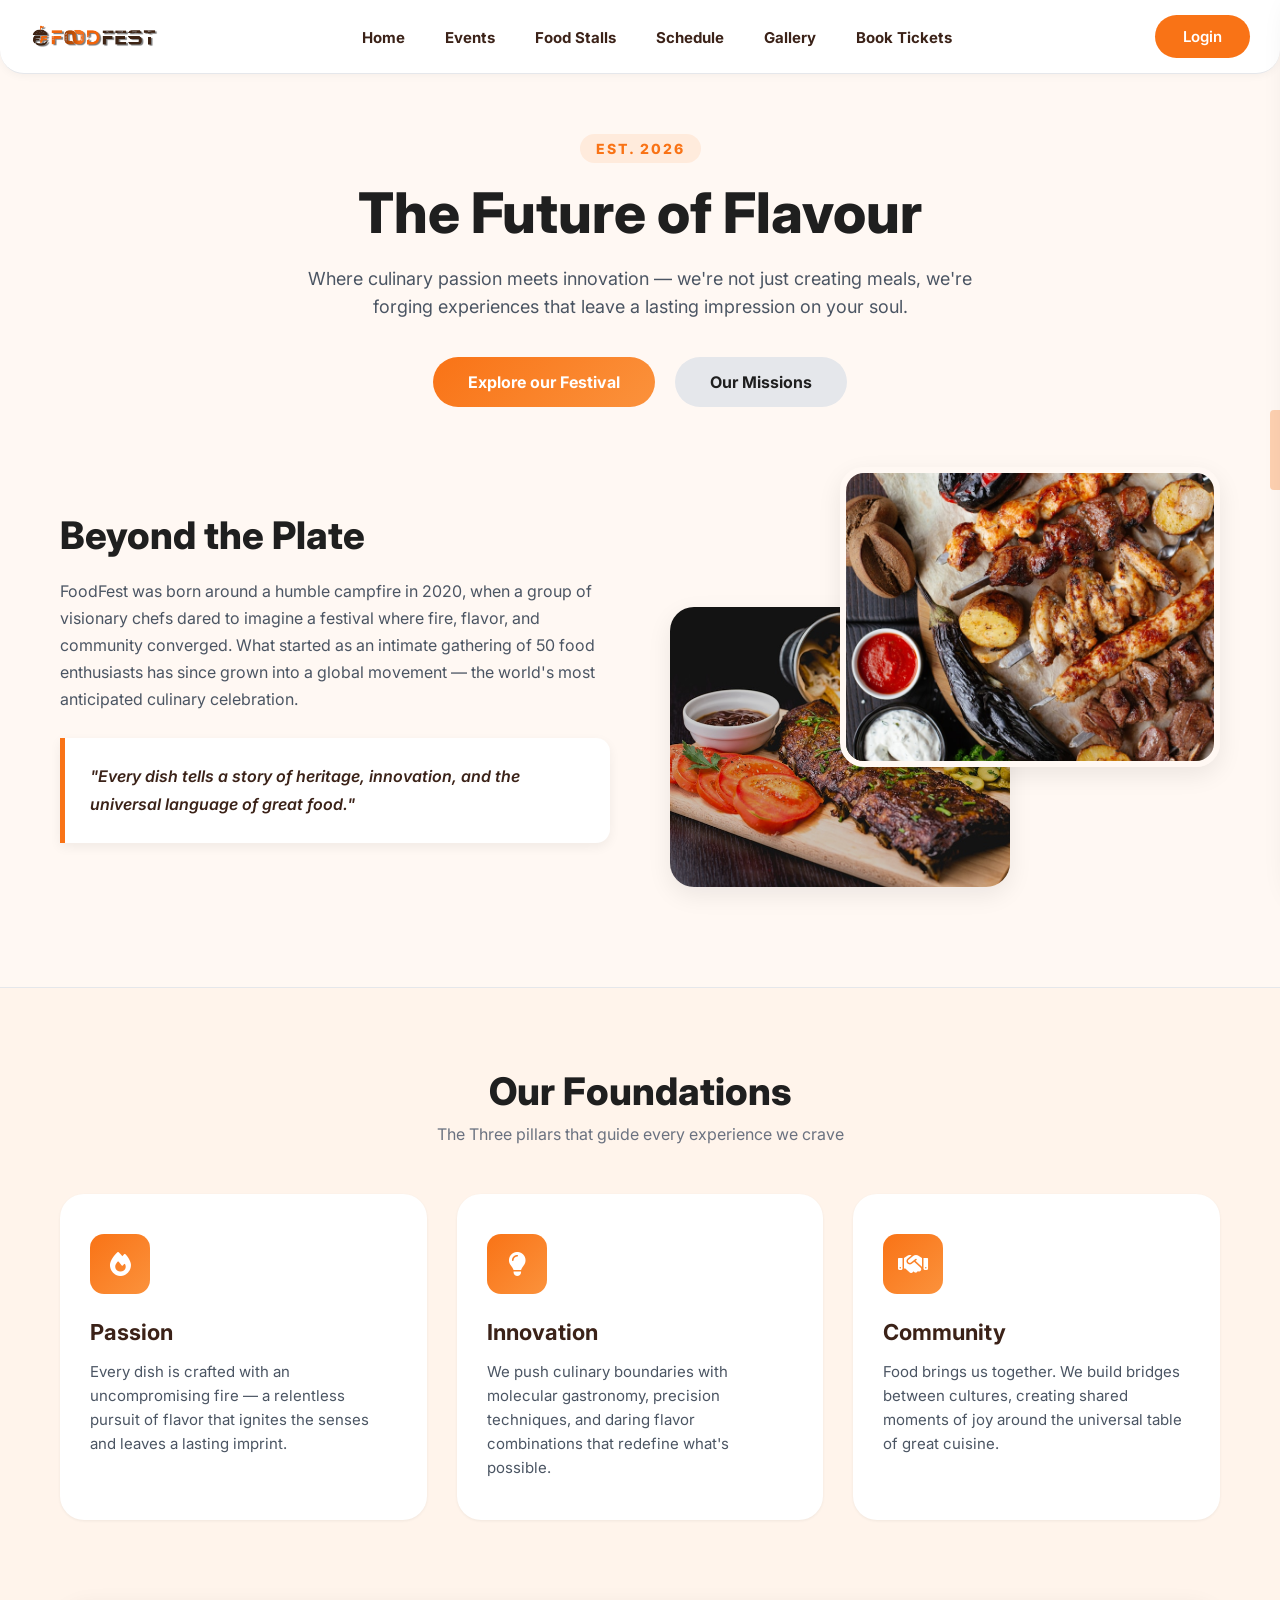
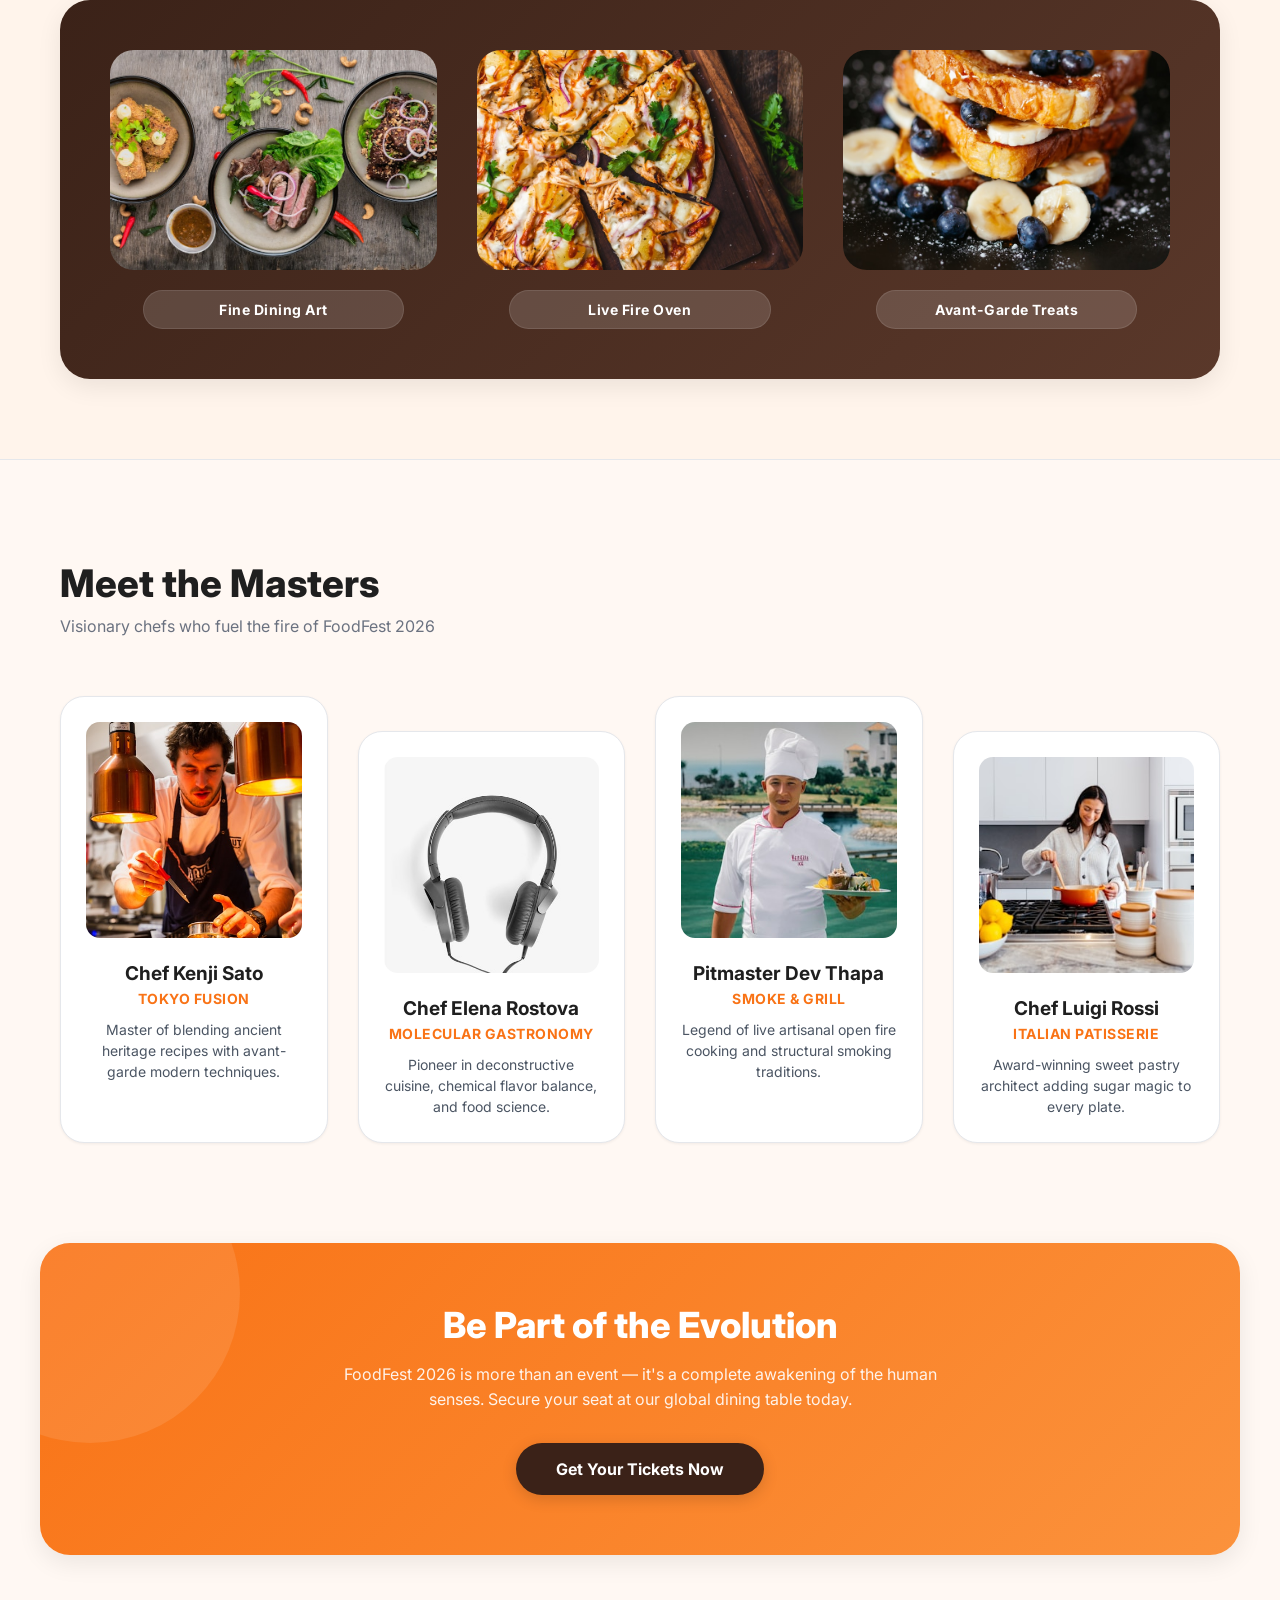
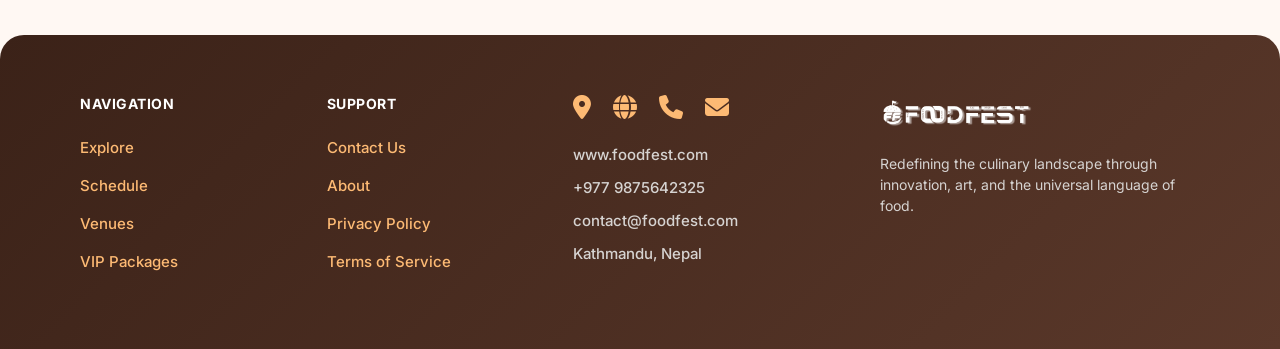
==== commit 84152d6b: "Publish FoodFest site" ====
--- a/pages/About.html
+++ b/pages/About.html
@@ -4,7 +4,17 @@
   <meta charset="UTF-8">
   <meta name="viewport" content="width=device-width, initial-scale=1.0">
   <title>FoodFest 2026 - About Us</title>
+  <meta name="description" content="Discover the story behind FoodFest 2026 — where culinary passion meets innovation. Learn about our mission, master chefs, and the future of flavour.">
+  <meta name="keywords" content="FoodFest, about, food festival, culinary, gastronomy, Kathmandu, food event, 2026">
+  <meta name="author" content="FoodFest">
+  <meta property="og:title" content="FoodFest 2026 - About Us">
+  <meta property="og:description" content="Discover the story behind FoodFest 2026 — where culinary passion meets innovation. Learn about our mission, master chefs, and the future of flavour.">
+  <meta property="og:image" content="../images/logo/logo.png">
+  <meta property="og:type" content="website">
+  <link rel="icon" type="image/png" href="../images/logo/f_logo.png">
+  <link rel="apple-touch-icon" href="../images/logo/f_logo.png">
   <link rel="stylesheet" href="https://cdnjs.cloudflare.com/ajax/libs/font-awesome/6.4.0/css/all.min.css">
+  <link rel="stylesheet" href="../css/shared.css">
   <link rel="stylesheet" href="../css/About.css">
 </head>
 <body>
@@ -35,8 +45,8 @@
       <h1>The Future of Flavour</h1>
       <p class="hero-desc">Where culinary passion meets innovation — we're not just creating meals, we're forging experiences that leave a lasting impression on your soul.</p>
       <div class="btn-group">
-        <button class="btn-main primary" onclick="alert('Exploring Map!')">Explore our Festival</button>
-        <button class="btn-main secondary" onclick="alert('Redirecting to Missions!')">Our Missions</button>
+        <button class="btn-main primary" onclick="window.location.href='Event.html'">Explore our Festival</button>
+        <button class="btn-main secondary" onclick="window.location.href='../index.html'">Our Missions</button>
       </div>
     </header>
 
@@ -49,8 +59,8 @@
         </div>
       </div>
       <div class="image-stack">
-        <img src="https://images.unsplash.com/photo-1544025162-d76694265947?auto=format&fit=crop&w=500&q=80" alt="Gourmet BBQ Meat Grid" class="stack-img back">
-        <img src="https://images.unsplash.com/photo-1555939594-58d7cb561ad1?auto=format&fit=crop&w=500&q=80" alt="Live Fire Culinary Grilling" class="stack-img front">
+        <img src="../images/food/smokehouse-meat.jpg" alt="Gourmet BBQ Meat Grid" class="stack-img back">
+        <img src="../images/food/grill-live.jpg" alt="Live Fire Culinary Grilling" class="stack-img front">
       </div>
     </section>
 
@@ -79,15 +89,15 @@
 
         <div class="showcase-banner">
           <div class="showcase-card">
-            <img src="https://images.unsplash.com/photo-1504674900247-0877df9cc836?auto=format&fit=crop&w=500&q=80" alt="Signature Steaks" class="showcase-img">
+            <img src="../images/food/galactic-platter.jpg" alt="Signature Steaks" class="showcase-img">
             <div class="showcase-label">Fine Dining Art</div>
           </div>
           <div class="showcase-card">
-            <img src="https://images.unsplash.com/photo-1565299624946-b28f40a0ae38?auto=format&fit=crop&w=500&q=80" alt="Woodfired Pizza" class="showcase-img">
+            <img src="../images/food/himalayan-herbs.jpg" alt="Woodfired Pizza" class="showcase-img">
             <div class="showcase-label">Live Fire Oven</div>
           </div>
           <div class="showcase-card">
-            <img src="https://images.unsplash.com/photo-1484723091739-30a097e8f929?auto=format&fit=crop&w=500&q=80" alt="Molecular Gastronomy Desserts" class="showcase-img">
+            <img src="../images/food/molecular-dessert.jpg" alt="Molecular Gastronomy Desserts" class="showcase-img">
             <div class="showcase-label">Avant-Garde Treats</div>
           </div>
         </div>
@@ -100,25 +110,25 @@
 
       <div class="masters-grid">
         <div class="master-card">
-          <img src="https://images.unsplash.com/photo-1577219491135-ce391730fb2c?auto=format&fit=crop&w=400&h=400&q=80" alt="Chef Kenji Sato" class="master-img">
+          <img src="../images/masters/chef-kenji.jpg" alt="Chef Kenji Sato" class="master-img">
           <h3>Chef Kenji Sato</h3>
           <span class="master-role">Tokyo Fusion</span>
           <p class="master-bio">Master of blending ancient heritage recipes with avant-garde modern techniques.</p>
         </div>
         <div class="master-card">
-          <img src="https://images.unsplash.com/photo-1583394838336-acd977736f90?auto=format&fit=crop&w=400&h=400&q=80" alt="Chef Elena Rostova" class="master-img">
+          <img src="../images/masters/chef-elena.jpg" alt="Chef Elena Rostova" class="master-img">
           <h3>Chef Elena Rostova</h3>
           <span class="master-role">Molecular Gastronomy</span>
           <p class="master-bio">Pioneer in deconstructive cuisine, chemical flavor balance, and food science.</p>
         </div>
         <div class="master-card">
-          <img src="https://images.unsplash.com/photo-1595273670150-bd0c3c392e46?auto=format&fit=crop&w=400&h=400&q=80" alt="Pitmaster Dev Thapa" class="master-img">
+          <img src="../images/masters/chef-dev.jpg" alt="Pitmaster Dev Thapa" class="master-img">
           <h3>Pitmaster Dev Thapa</h3>
           <span class="master-role">Smoke & Grill</span>
           <p class="master-bio">Legend of live artisanal open fire cooking and structural smoking traditions.</p>
         </div>
         <div class="master-card">
-          <img src="https://images.unsplash.com/photo-1607990283143-e81e7a2c93ab?auto=format&fit=crop&w=400&h=400&q=80" alt="Chef Luigi Rossi" class="master-img">
+          <img src="../images/masters/chef-luigi.jpg" alt="Chef Luigi Rossi" class="master-img">
           <h3>Chef Luigi Rossi</h3>
           <span class="master-role">Italian Patisserie</span>
           <p class="master-bio">Award-winning sweet pastry architect adding sugar magic to every plate.</p>
@@ -129,7 +139,7 @@
     <section class="cta-banner">
       <h3>Be Part of the Evolution</h3>
       <p>FoodFest 2026 is more than an event — it's a complete awakening of the human senses. Secure your seat at our global dining table today.</p>
-      <button class="btn-cta" onclick="alert('Tickets Section Coming Soon!')">Get Your Tickets Now</button>
+      <button class="btn-cta" onclick="window.location.href='BookTickets.html'">Get Your Tickets Now</button>
     </section>
   </main>
   
@@ -149,7 +159,7 @@
         <li><a href="Contact.html">Contact Us</a></li>
         <li><a href="About.html">About</a></li>
         <li><a href="Privacy.html">Privacy Policy</a></li>
-        <li><a href="Terms.html" class="underlined">Terms of Service</a></li>
+        <li><a href="Terms.html" >Terms of Service</a></li>
       </ul>
     </div>
     <div class="footer-column info-column">
@@ -172,6 +182,28 @@
     </div>
   </footer>
 
+  <!-- Sidebar hover zone -->
+  <div class="sidebar-hover-zone" id="sidebarHoverZone"></div>
+  <div class="sidebar-hint"></div>
+
+  <!-- Sidebar -->
+  <div class="sidebar" id="sidebar">
+    <div class="sidebar-header">
+      <h3>More Pages</h3>
+      <button class="sidebar-close" onclick="closeSidebar()">&times;</button>
+    </div>
+    <ul class="sidebar-links">
+      <li><a href="About.html">About</a></li>
+      <li><a href="Contact.html">Contact</a></li>
+      <li><a href="Privacy.html"> Privacy Policy</a></li>
+      <li><a href="Terms.html">Terms &amp; Conditions</a></li>
+      <li><a href="Login.html">Login</a></li>
+      <li><a href="Signup.html"> Sign Up</a></li>
+      <li><a href="ForgotPassword.html">Forgot Password</a></li>
+    </ul>
+  </div>
+
+  <script src="../js/shared.js"></script>
   <script src="../js/About.js"></script>
 </body>
 </html>
--- a/css/shared.css
+++ b/css/shared.css
@@ -0,0 +1,511 @@
+/* -- Shared Global Styles */
+
+@import url('https://fonts.googleapis.com/css2?family=Inter:wght@400;500;600;700;800&display=swap');
+
+/* -- CSS Variables */
+:root {
+  --bg-main: #FFF8F3;
+  --bg-card: #FFFFFF;
+  --bg-section-alt: #FFF8F3;
+  --bg-navbar: #FFFFFF;
+  --bg-footer: #3B2218;
+  --text-heading: #1F1F1F;
+  --text-subheading: #3B2218;
+  --text-body: #4B5563;
+  --text-muted: #6B7280;
+  --text-white: #FFFFFF;
+  --text-footer-heading: #FFFFFF;
+  --text-footer-body: #D6D3D1;
+  --text-footer-link: #FDBA74;
+  --primary: #F97316;
+  --primary-hover: #EA580C;
+  --primary-active: #C2410C;
+  --primary-light: #FDBA74;
+  --primary-gradient: linear-gradient(135deg, #F97316, #FB923C);
+  --primary-focus: rgba(249,115,22,0.35);
+  --secondary: #3B2218;
+  --secondary-gradient: linear-gradient(135deg, #3B2218, #5A382A);
+  --success: #22C55E;
+  --success-hover: #16A34A;
+  --error: #EF4444;
+  --error-hover: #DC2626;
+  --border: #E5E7EB;
+  --divider: #E5E7EB;
+  --placeholder: #9CA3AF;
+  --footer-border: rgba(255,255,255,0.1);
+  --shadow-sm: 0 1px 3px rgba(0,0,0,0.06);
+  --shadow-md: 0 4px 12px rgba(0,0,0,0.06);
+  --shadow-lg: 0 8px 24px rgba(0,0,0,0.08);
+  --shadow-card: 0 4px 16px rgba(0,0,0,0.06);
+  --shadow-nav: 0 2px 8px rgba(0,0,0,0.04);
+  --gradient-primary: linear-gradient(135deg, #F97316, #FB923C);
+  --gradient-bg: linear-gradient(135deg, #FFF8F3, #FFE8D6);
+  --gradient-brown: linear-gradient(135deg, #3B2218, #5A382A);
+  --radius-sm: 8px;
+  --radius-md: 14px;
+  --radius-lg: 24px;
+  --radius-xl: 30px;
+  --radius-full: 50%;
+}
+
+/* -- Base Resets */
+* {
+  margin: 0;
+  padding: 0;
+  box-sizing: border-box;
+  font-family: 'Inter', sans-serif;
+}
+
+body {
+  background-color: var(--bg-main);
+  padding: 0;
+  color: var(--text-heading);
+  min-height: 100vh;
+  display: flex;
+  flex-direction: column;
+}
+
+main { flex: 1; }
+
+/* -- Navbar */
+.navbar {
+  display: flex;
+  align-items: center;
+  justify-content: space-between;
+  background-color: var(--bg-navbar);
+  padding: 15px 30px;
+  border-radius: 0 0 var(--radius-lg) var(--radius-lg);
+  border-bottom: 1px solid var(--border);
+  box-shadow: var(--shadow-nav);
+  position: relative;
+  z-index: 100;
+}
+
+.logo img { height: 32px; display: block; }
+
+.nav-links { display: flex; list-style: none; gap: 40px; }
+
+.nav-links li a {
+  text-decoration: none;
+  color: var(--text-subheading);
+  font-weight: 700;
+  font-size: 15px;
+  transition: color 0.2s ease;
+}
+
+.nav-links li a:hover { color: var(--primary-hover); }
+
+.nav-actions { display: flex; align-items: center; gap: 12px; }
+
+.login-btn {
+  background-color: var(--primary);
+  color: var(--text-white);
+  border: none;
+  padding: 12px 28px;
+  border-radius: var(--radius-xl);
+  font-weight: 600;
+  font-size: 15px;
+  cursor: pointer;
+  transition: background-color 0.2s ease;
+}
+
+.login-btn:hover { background-color: var(--primary-hover); }
+
+/* -- Hamburger Menu (Mobile) */
+.hamburger {
+  display: none;
+  flex-direction: column;
+  gap: 5px;
+  cursor: pointer;
+  padding: 8px;
+  z-index: 200;
+  background: none;
+  border: none;
+}
+
+.hamburger span {
+  display: block;
+  width: 24px;
+  height: 2.5px;
+  background-color: var(--text-heading);
+  border-radius: 2px;
+  transition: transform 0.3s ease, opacity 0.3s ease;
+}
+
+.hamburger.active span:nth-child(1) { transform: rotate(45deg) translate(5px, 5px); }
+.hamburger.active span:nth-child(2) { opacity: 0; }
+.hamburger.active span:nth-child(3) { transform: rotate(-45deg) translate(5px, -5px); }
+
+/* -- Sidebar */
+
+/* Hover zone on right edge */
+.sidebar-hover-zone {
+  position: fixed;
+  top: 0;
+  right: 0;
+  width: 18px;
+  height: 100vh;
+  z-index: 350;
+  cursor: default;
+}
+
+/* Small tab hint */
+.sidebar-hint {
+  position: fixed;
+  top: 50%;
+  right: 0;
+  transform: translateY(-50%);
+  width: 10px;
+  height: 80px;
+  background: var(--primary);
+  border-radius: 4px 0 0 4px;
+  opacity: 0.3;
+  z-index: 351;
+  pointer-events: none;
+  transition: opacity 0.3s ease;
+}
+
+.sidebar-hover-zone:hover + .sidebar-hint {
+  opacity: 1;
+}
+
+/* Sidebar panel */
+.sidebar {
+  position: fixed;
+  top: 0;
+  right: 0;
+  width: 280px;
+  height: 100vh;
+  background: var(--bg-card);
+  border-radius: var(--radius-lg) 0 0 var(--radius-lg);
+  box-shadow: -8px 0 30px rgba(0, 0, 0, 0.1);
+  z-index: 400;
+  transform: translateX(calc(100% + 20px));
+  transition: transform 0.35s ease;
+  display: flex;
+  flex-direction: column;
+  padding: 24px;
+  overflow-y: auto;
+  pointer-events: auto;
+}
+
+.sidebar.open {
+  transform: translateX(0);
+}
+
+.sidebar-header {
+  display: flex;
+  justify-content: space-between;
+  align-items: center;
+  margin-bottom: 30px;
+  padding-bottom: 16px;
+  border-bottom: 1px solid var(--border);
+}
+
+.sidebar-header h3 {
+  font-size: 16px;
+  font-weight: 700;
+  color: var(--text-heading);
+}
+
+.sidebar-links {
+  list-style: none;
+  display: flex;
+  flex-direction: column;
+  gap: 6px;
+}
+
+.sidebar-links li a {
+  display: flex;
+  align-items: center;
+  gap: 12px;
+  padding: 12px 16px;
+  border-radius: var(--radius-md);
+  text-decoration: none;
+  color: var(--text-body);
+  font-size: 14px;
+  font-weight: 500;
+  transition: all 0.2s ease;
+}
+
+.sidebar-links li a:hover {
+  background-color: var(--bg-main);
+  color: var(--primary);
+}
+
+
+/* -- Footer */
+.footer {
+  display: flex;
+  justify-content: space-between;
+  align-items: flex-start;
+  background: var(--gradient-brown);
+  padding: 60px 80px;
+  border-radius: var(--radius-lg) var(--radius-lg) 0 0;
+  margin-top: auto;
+  flex-wrap: wrap;
+  gap: 40px;
+}
+
+.footer-column { display: flex; flex-direction: column; min-width: 160px; }
+
+.footer-column h3 {
+  font-size: 14px;
+  font-weight: 700;
+  color: var(--text-footer-heading);
+  letter-spacing: 0.5px;
+  margin-bottom: 25px;
+}
+
+.footer-column ul { list-style: none; }
+.footer-column ul li { margin-bottom: 18px; }
+
+.footer-column ul li a {
+  text-decoration: none;
+  color: var(--text-footer-link);
+  font-size: 15px;
+  font-weight: 500;
+  transition: color 0.2s ease;
+}
+
+.footer-column ul li a:hover { color: var(--primary-hover); }
+.footer-column ul li a.underlined { text-decoration: underline; }
+.info-column { min-width: 220px; }
+
+.icon-row {
+  display: flex;
+  gap: 22px;
+  margin-bottom: 25px;
+  color: var(--text-footer-link);
+  font-size: 24px;
+}
+
+.text-block p {
+  color: var(--text-footer-body);
+  font-size: 15px;
+  font-weight: 500;
+  margin-bottom: 12px;
+  line-height: 1.4;
+}
+
+.logo-column { max-width: 320px; align-items: flex-start; }
+
+.footer-logo {
+  height: 38px;
+  margin-bottom: 20px;
+  display: block;
+  filter: brightness(0) invert(1);
+}
+
+.tagline {
+  color: var(--text-footer-body);
+  font-size: 14px;
+  line-height: 1.5;
+  font-weight: 400;
+}
+
+/* -- Toast Notifications */
+.toast-notification {
+  position: fixed;
+  top: 24px;
+  right: 24px;
+  z-index: 9999;
+  padding: 16px 24px;
+  border-radius: var(--radius-md);
+  font-weight: 600;
+  font-size: 14px;
+  color: #ffffff;
+  box-shadow: 0 8px 24px rgba(0,0,0,0.15);
+  transform: translateX(120%);
+  opacity: 0;
+  transition: transform 0.4s ease, opacity 0.4s ease;
+  max-width: 380px;
+  line-height: 1.5;
+}
+
+.toast-notification.toast-visible {
+  transform: translateX(0);
+  opacity: 1;
+}
+
+.toast-success {
+  background: linear-gradient(135deg, #22C55E, #16A34A);
+}
+
+.toast-error {
+  background: linear-gradient(135deg, #EF4444, #DC2626);
+}
+
+.toast-info {
+  background: linear-gradient(135deg, #3B82F6, #2563EB);
+}
+
+/* -- Shake Keyframes */
+@keyframes shake {
+  0%, 100% { transform: translateX(0); }
+  20% { transform: translateX(-8px); }
+  40% { transform: translateX(8px); }
+  60% { transform: translateX(-5px); }
+  80% { transform: translateX(5px); }
+}
+
+.shake { animation: shake 0.4s ease; }
+
+/* -- Menu Modal */
+.menu-overlay {
+  position: fixed;
+  inset: 0;
+  background: rgba(0,0,0,0.7);
+  z-index: 5000;
+  display: none;
+  align-items: center;
+  justify-content: center;
+  padding: 20px;
+  backdrop-filter: blur(4px);
+}
+
+.menu-overlay.active {
+  display: flex;
+}
+
+.menu-modal {
+  background: var(--bg-card);
+  border-radius: var(--radius-lg);
+  max-width: 700px;
+  width: 100%;
+  max-height: 85vh;
+  overflow-y: auto;
+  padding: 40px;
+  position: relative;
+  box-shadow: 0 20px 60px rgba(0,0,0,0.3);
+}
+
+.menu-modal-header {
+  display: flex;
+  justify-content: space-between;
+  align-items: center;
+  margin-bottom: 30px;
+  padding-bottom: 20px;
+  border-bottom: 2px solid var(--primary);
+}
+
+.menu-modal-header h2 {
+  font-size: 28px;
+  font-weight: 800;
+  color: var(--text-heading);
+}
+
+.menu-modal-header h2 span {
+  color: var(--primary);
+}
+
+.menu-close-btn {
+  width: 40px;
+  height: 40px;
+  border-radius: 50%;
+  border: none;
+  background: var(--bg-main);
+  font-size: 22px;
+  cursor: pointer;
+  display: flex;
+  align-items: center;
+  justify-content: center;
+  transition: all 0.2s ease;
+  color: var(--text-heading);
+}
+
+.menu-close-btn:hover {
+  background: var(--primary);
+  color: white;
+}
+
+.menu-category {
+  margin-bottom: 28px;
+}
+
+.menu-category h3 {
+  font-size: 16px;
+  font-weight: 700;
+  text-transform: uppercase;
+  letter-spacing: 1px;
+  color: var(--primary);
+  margin-bottom: 12px;
+  padding-bottom: 6px;
+  border-bottom: 1px solid var(--border);
+}
+
+.menu-item {
+  display: flex;
+  justify-content: space-between;
+  align-items: center;
+  padding: 10px 0;
+  border-bottom: 1px dashed var(--border);
+}
+
+.menu-item:last-child {
+  border-bottom: none;
+}
+
+.menu-item-name {
+  font-weight: 600;
+  font-size: 15px;
+  color: var(--text-heading);
+}
+
+.menu-item-desc {
+  font-size: 13px;
+  color: var(--text-muted);
+  margin-top: 2px;
+}
+
+.menu-item-price {
+  font-weight: 700;
+  font-size: 15px;
+  color: var(--primary);
+  white-space: nowrap;
+}
+
+.menu-item-left {
+  flex: 1;
+  margin-right: 20px;
+}
+
+/* -- Responsive */
+@media (max-width: 768px) {
+  .hamburger { display: flex; }
+
+  .sidebar-hover-zone { display: none; }
+  .sidebar-hint { display: none; }
+
+  .nav-links {
+    display: none;
+    position: absolute;
+    top: 100%;
+    left: 0;
+    right: 0;
+    background: var(--bg-navbar);
+    flex-direction: column;
+    align-items: center;
+    padding: 20px 0;
+    gap: 0;
+    border-radius: 0 0 var(--radius-lg) var(--radius-lg);
+    border-bottom: 1px solid var(--border);
+    box-shadow: var(--shadow-md);
+    z-index: 150;
+  }
+
+  .nav-links.open { display: flex; }
+  .nav-links li { width: 100%; text-align: center; }
+  .nav-links li a { display: block; padding: 14px 20px; }
+
+  .sidebar {
+    width: 260px;
+    border-radius: 0;
+  }
+
+  .footer { padding: 40px 30px; }
+}
+
+@media (max-width: 480px) {
+  .footer { padding: 30px 20px; }
+}
--- a/css/About.css
+++ b/css/About.css
@@ -1,632 +1,352 @@
-/* ==========================================
-   FOODFEST BRAND COLOR SYSTEM + ABOUT PAGE STYLES
-   ========================================== */
-
-@import url('https://fonts.googleapis.com/css2?family=Inter:wght@400;500;600;700;800&display=swap');
-
-:root {
-  --bg-main: #FFF8F3; --bg-card: #FFFFFF; --bg-section-alt: #FFF8F3;
-  --bg-navbar: #FFFFFF; --bg-footer: #3B2218;
-  --text-heading: #1F1F1F; --text-subheading: #3B2218; --text-body: #4B5563;
-  --text-muted: #6B7280; --text-white: #FFFFFF;
-  --text-footer-heading: #FFFFFF; --text-footer-body: #D6D3D1; --text-footer-link: #FDBA74;
-  --primary: #F97316; --primary-hover: #EA580C; --primary-active: #C2410C;
-  --primary-light: #FDBA74;
-  --primary-gradient: linear-gradient(135deg, #F97316, #FB923C);
-  --primary-focus: rgba(249,115,22,0.35);
-  --secondary: #3B2218;
-  --secondary-gradient: linear-gradient(135deg, #3B2218, #5A382A);
-  --success: #22C55E; --error: #EF4444;
-  --border: #E5E7EB; --divider: #E5E7EB; --placeholder: #9CA3AF;
-  --footer-border: rgba(255,255,255,0.1);
-  --shadow-sm: 0 1px 3px rgba(0,0,0,0.06);
-  --shadow-md: 0 4px 12px rgba(0,0,0,0.06);
-  --shadow-lg: 0 8px 24px rgba(0,0,0,0.08);
-  --shadow-card: 0 4px 16px rgba(0,0,0,0.06);
-  --shadow-nav: 0 2px 8px rgba(0,0,0,0.04);
-  --gradient-primary: linear-gradient(135deg, #F97316, #FB923C);
-  --gradient-bg: linear-gradient(135deg, #FFF8F3, #FFE8D6);
-  --gradient-brown: linear-gradient(135deg, #3B2218, #5A382A);
-  --gradient-fire: linear-gradient(135deg, #F97316, #DC2626, #EA580C);
-  --gradient-fire-subtle: linear-gradient(135deg, rgba(249,115,22,0.12), rgba(220,38,38,0.06));
-  --radius-sm: 8px; --radius-md: 14px; --radius-lg: 24px; --radius-xl: 30px; --radius-full: 50%;
-}
-
-* { margin: 0; padding: 0; box-sizing: border-box; font-family: 'Inter', sans-serif; }
-
-body {
-  background-color: var(--bg-main);
-  padding: 0;
+/* -- About Page */
+
+/* Hero Section */
+.hero-section {
+  max-width: 1200px;
+  width: 100%;
+  margin: 60px auto;
+  padding: 0 20px;
+  text-align: center;
+}
+
+.year-badge {
+  font-size: 14px;
+  font-weight: 800;
+  color: var(--primary);
+  letter-spacing: 2px;
+  background-color: rgba(249, 115, 22, 0.1);
+  padding: 6px 16px;
+  border-radius: 50px;
+  display: inline-block;
+  margin-bottom: 20px;
+}
+
+.hero-section h1 {
+  font-size: 56px;
+  font-weight: 800;
   color: var(--text-heading);
-  min-height: 100vh;
-  display: flex;
-  flex-direction: column;
-}
-
-main { flex: 1; }
-
-/* ==========================================
-   NAVBAR
-   ========================================== */
-.navbar {
+  margin-bottom: 20px;
+  line-height: 1.1;
+}
+
+.hero-desc {
+  font-size: 18px;
+  color: var(--text-body);
+  max-width: 700px;
+  margin: 0 auto 35px auto;
+  line-height: 1.6;
+}
+
+.btn-group { display: flex; justify-content: center; gap: 20px; }
+
+.btn-main {
+  padding: 15px 35px;
+  font-size: 16px;
+  font-weight: 700;
+  border-radius: 50px;
+  border: none;
+  cursor: pointer;
+  transition: all 0.2s ease;
+}
+
+.btn-main.primary { background: var(--primary-gradient); color: var(--text-white); }
+.btn-main.primary:hover { background: var(--primary-hover); box-shadow: 0 4px 15px rgba(249,115,22,0.3); }
+.btn-main.secondary { background-color: #E5E7EB; color: var(--text-heading); }
+.btn-main.secondary:hover { background-color: #D1D5DB; }
+
+/* Beyond the Plate */
+.beyond-section {
+  max-width: 1200px;
+  width: 100%;
+  margin: 60px auto 100px auto;
+  padding: 0 20px;
   display: flex;
   align-items: center;
   justify-content: space-between;
-  background-color: var(--bg-navbar);
-  padding: 15px 30px;
-  border-radius: 0 0 var(--radius-lg) var(--radius-lg);
+  gap: 60px;
+}
+
+.beyond-content { flex: 1; }
+
+.beyond-content h2 {
+  font-size: 38px;
+  font-weight: 800;
+  color: var(--text-heading);
+  margin-bottom: 20px;
+}
+
+.beyond-content p {
+  font-size: 16px;
+  color: var(--text-body);
+  line-height: 1.7;
+  margin-bottom: 25px;
+}
+
+.quote-box {
+  background-color: var(--bg-card);
+  border-left: 5px solid var(--primary);
+  border-radius: 0 var(--radius-md) var(--radius-md) 0;
+  padding: 25px;
+  box-shadow: var(--shadow-md);
+}
+
+.quote-box p { font-style: italic; color: var(--text-subheading); font-weight: 600; margin-bottom: 0; }
+
+/* Image Stack */
+.image-stack { flex: 1; position: relative; height: 420px; }
+
+.stack-img {
+  border-radius: var(--radius-lg);
+  box-shadow: var(--shadow-lg);
+  object-fit: cover;
+  position: absolute;
+}
+
+.stack-img.back {
+  width: 340px;
+  height: 280px;
+  bottom: 0;
+  left: 0;
+  z-index: 1;
+  filter: brightness(0.8);
+}
+
+.stack-img.front {
+  width: 380px;
+  height: 300px;
+  top: 0;
+  right: 0;
+  z-index: 2;
+  border: 6px solid var(--bg-main);
+}
+
+/* Foundations */
+.foundations-wrapper {
+  background-color: rgba(249, 115, 22, 0.03);
+  border-top: 1px solid var(--border);
   border-bottom: 1px solid var(--border);
-  box-shadow: var(--shadow-nav);
+  padding: 80px 0;
+  width: 100%;
+}
+
+.foundations-container {
+  max-width: 1200px;
+  margin: 0 auto;
+  padding: 0 20px;
+  text-align: center;
+}
+
+.foundations-container h2 { font-size: 38px; font-weight: 800; margin-bottom: 10px; }
+.section-subtitle { font-size: 16px; color: var(--text-muted); margin-bottom: 50px; }
+
+.pillars-grid {
+  display: grid;
+  grid-template-columns: repeat(3, 1fr);
+  gap: 30px;
+  margin-bottom: 80px;
+}
+
+.pillar-card {
+  background-color: var(--bg-card);
+  border-radius: var(--radius-lg);
+  padding: 40px 30px;
+  text-align: left;
+  box-shadow: var(--shadow-sm);
+  transition: transform 0.3s ease, box-shadow 0.3s ease;
+}
+
+.pillar-card:hover { transform: translateY(-5px); box-shadow: var(--shadow-lg); }
+
+.pillar-icon {
+  width: 60px;
+  height: 60px;
+  background: var(--primary-gradient);
+  color: var(--text-white);
+  border-radius: var(--radius-md);
+  display: flex;
+  align-items: center;
+  justify-content: center;
+  font-size: 24px;
+  margin-bottom: 25px;
+}
+
+.pillar-card h3 { font-size: 22px; font-weight: 700; margin-bottom: 15px; color: var(--text-subheading); }
+.pillar-card p { font-size: 15px; color: var(--text-body); line-height: 1.6; }
+
+/* Showcase Banner */
+.showcase-banner {
+  background: var(--gradient-brown);
+  border-radius: var(--radius-xl);
+  padding: 50px;
+  display: grid;
+  grid-template-columns: repeat(3, 1fr);
+  gap: 40px;
+  box-shadow: var(--shadow-lg);
+}
+
+.showcase-card { display: flex; flex-direction: column; align-items: center; }
+
+.showcase-img {
+  width: 100%;
+  height: 220px;
+  object-fit: cover;
+  border-radius: var(--radius-lg);
+  margin-bottom: 20px;
+  transition: transform 0.3s ease;
+}
+
+.showcase-card:hover .showcase-img { transform: scale(1.03); }
+
+.showcase-label {
+  background-color: rgba(255, 255, 255, 0.15);
+  color: var(--text-white);
+  padding: 10px 24px;
+  border-radius: 50px;
+  font-size: 14px;
+  font-weight: 700;
+  letter-spacing: 0.5px;
+  text-align: center;
+  width: 80%;
+  border: 1px solid rgba(255, 255, 255, 0.1);
+}
+
+/* Masters Grid */
+.masters-container {
+  max-width: 1200px;
+  margin: 100px auto;
+  padding: 0 20px;
+}
+
+.masters-container h2 { font-size: 38px; font-weight: 800; margin-bottom: 10px; }
+.masters-heading-desc { font-size: 16px; color: var(--text-muted); margin-bottom: 60px; }
+
+.masters-grid {
+  display: grid;
+  grid-template-columns: repeat(4, 1fr);
+  gap: 30px;
+}
+
+.master-card {
+  background-color: var(--bg-card);
+  border-radius: var(--radius-lg);
+  padding: 25px;
+  box-shadow: var(--shadow-sm);
+  text-align: center;
+  border: 1px solid var(--border);
+  transition: all 0.3s ease;
+}
+
+.master-card:hover { box-shadow: var(--shadow-md); border-color: var(--primary-light); }
+.master-card:nth-child(even) { margin-top: 35px; }
+
+.master-img {
+  width: 100%;
+  aspect-ratio: 1 / 1;
+  object-fit: cover;
+  border-radius: var(--radius-md);
+  margin-bottom: 20px;
+}
+
+.master-card h3 { font-size: 19px; font-weight: 700; color: var(--text-heading); margin-bottom: 5px; }
+
+.master-role {
+  font-size: 14px;
+  font-weight: 700;
+  color: var(--primary);
+  text-transform: uppercase;
+  letter-spacing: 0.5px;
+  display: block;
+  margin-bottom: 12px;
+}
+
+.master-bio { font-size: 14px; color: var(--text-body); line-height: 1.5; }
+
+/* CTA Banner */
+.cta-banner {
+  max-width: 1200px;
+  width: calc(100% - 40px);
+  margin: 40px auto 80px auto;
+  background: var(--primary-gradient);
+  border-radius: var(--radius-xl);
+  padding: 60px 40px;
+  text-align: center;
   position: relative;
-  z-index: 100;
-}
-.logo img { height: 32px; display: block; }
-.nav-links { display: flex; list-style: none; gap: 40px; }
-.nav-links li a {
-  text-decoration: none;
-  color: var(--text-subheading);
+  overflow: hidden;
+  box-shadow: var(--shadow-lg);
+}
+
+.cta-banner h3 {
+  font-size: 36px;
+  font-weight: 800;
+  color: var(--text-white);
+  margin-bottom: 15px;
+  position: relative;
+  z-index: 5;
+}
+
+.cta-banner p {
+  color: rgba(255, 255, 255, 0.9);
+  font-size: 16px;
+  max-width: 600px;
+  margin: 0 auto 30px auto;
+  line-height: 1.6;
+  position: relative;
+  z-index: 5;
+}
+
+.btn-cta {
+  background-color: var(--secondary);
+  color: var(--text-white);
+  padding: 16px 40px;
+  border: none;
+  font-size: 16px;
   font-weight: 700;
-  font-size: 15px;
-  transition: color 0.2s ease;
-}
-.nav-links li a:hover { color: var(--primary-hover); }
-.login-btn {
-  background-color: var(--primary);
-  color: var(--text-white);
-  border: none;
-  padding: 12px 28px;
-  border-radius: var(--radius-xl);
-  font-weight: 600;
-  font-size: 15px;
+  border-radius: 50px;
   cursor: pointer;
-  transition: background-color 0.2s ease;
-}
-.login-btn:hover { background-color: var(--primary-hover); }
-
-/* Hamburger */
-.hamburger {
-  display: none;
-  flex-direction: column;
-  gap: 5px;
-  cursor: pointer;
-  padding: 8px;
-  z-index: 200;
-  background: none;
-  border: none;
-}
-.hamburger span {
-  display: block;
-  width: 24px;
-  height: 2.5px;
-  background-color: var(--text-heading);
-  border-radius: 2px;
-  transition: transform 0.3s ease, opacity 0.3s ease;
-}
-.hamburger.active span:nth-child(1) { transform: rotate(45deg) translate(5px, 5px); }
-.hamburger.active span:nth-child(2) { opacity: 0; }
-.hamburger.active span:nth-child(3) { transform: rotate(-45deg) translate(5px, -5px); }
-
-    /* ==========================================
-       HERO SECTION
-       ========================================== */
-    .hero-section {
-      max-width: 1200px;
-      width: 100%;
-      margin: 60px auto;
-      padding: 0 20px;
-      text-align: center;
-    }
-
-    .year-badge {
-      font-size: 14px;
-      font-weight: 800;
-      color: var(--primary);
-      letter-spacing: 2px;
-      background-color: rgba(249, 115, 22, 0.1);
-      padding: 6px 16px;
-      border-radius: 50px;
-      display: inline-block;
-      margin-bottom: 20px;
-    }
-
-    .hero-section h1 {
-      font-size: 56px;
-      font-weight: 800;
-      color: var(--text-heading);
-      margin-bottom: 20px;
-      line-height: 1.1;
-    }
-
-    .hero-desc {
-      font-size: 18px;
-      color: var(--text-body);
-      max-width: 700px;
-      margin: 0 auto 35px auto;
-      line-height: 1.6;
-    }
-
-    .btn-group {
-      display: flex;
-      justify-content: center;
-      gap: 20px;
-    }
-
-    .btn-main {
-      padding: 15px 35px;
-      font-size: 16px;
-      font-weight: 700;
-      border-radius: 50px;
-      border: none;
-      cursor: pointer;
-      transition: all 0.2s ease;
-    }
-
-    .btn-main.primary {
-      background: var(--primary-gradient);
-      color: var(--text-white);
-    }
-
-    .btn-main.primary:hover {
-      background: var(--primary-hover);
-      box-shadow: 0 4px 15px rgba(249, 115, 22, 0.3);
-    }
-
-    .btn-main.secondary {
-      background-color: #E5E7EB;
-      color: var(--text-heading);
-    }
-
-    .btn-main.secondary:hover {
-      background-color: #D1D5DB;
-    }
-
-    /* ==========================================
-       BEYOND THE PLATE SECTION
-       ========================================== */
-    .beyond-section {
-      max-width: 1200px;
-      width: 100%;
-      margin: 60px auto 100px auto;
-      padding: 0 20px;
-      display: flex;
-      align-items: center;
-      justify-content: space-between;
-      gap: 60px;
-    }
-
-    .beyond-content {
-      flex: 1;
-    }
-
-    .beyond-content h2 {
-      font-size: 38px;
-      font-weight: 800;
-      color: var(--text-heading);
-      margin-bottom: 20px;
-    }
-
-    .beyond-content p {
-      font-size: 16px;
-      color: var(--text-body);
-      line-height: 1.7;
-      margin-bottom: 25px;
-    }
-
-    .quote-box {
-      background-color: var(--bg-card);
-      border-left: 5px solid var(--primary);
-      border-radius: 0 var(--radius-md) var(--radius-md) 0;
-      padding: 25px;
-      box-shadow: var(--shadow-md);
-    }
-
-    .quote-box p {
-      font-style: italic;
-      color: var(--text-subheading);
-      font-weight: 600;
-      margin-bottom: 0;
-    }
-
-    /* Layered Image Stack Layout */
-    .image-stack {
-      flex: 1;
-      position: relative;
-      height: 420px;
-    }
-
-    .stack-img {
-      border-radius: var(--radius-lg);
-      box-shadow: var(--shadow-lg);
-      object-fit: cover;
-      position: absolute;
-    }
-
-    .stack-img.back {
-      width: 340px;
-      height: 280px;
-      bottom: 0;
-      left: 0;
-      z-index: 1;
-      filter: brightness(0.8);
-    }
-
-    .stack-img.front {
-      width: 380px;
-      height: 300px;
-      top: 0;
-      right: 0;
-      z-index: 2;
-      border: 6px solid var(--bg-main);
-    }
-
-    /* ==========================================
-       OUR FOUNDATIONS & SHOWCASE ROW
-       ========================================== */
-    .foundations-wrapper {
-      background-color: rgba(249, 115, 22, 0.03);
-      border-top: 1px solid var(--border);
-      border-bottom: 1px solid var(--border);
-      padding: 80px 0;
-      width: 100%;
-    }
-
-    .foundations-container {
-      max-width: 1200px;
-      margin: 0 auto;
-      padding: 0 20px;
-      text-align: center;
-    }
-
-    .foundations-container h2 {
-      font-size: 38px;
-      font-weight: 800;
-      margin-bottom: 10px;
-    }
-
-    .section-subtitle {
-      font-size: 16px;
-      color: var(--text-muted);
-      margin-bottom: 50px;
-    }
-
-    .pillars-grid {
-      display: grid;
-      grid-template-columns: repeat(3, 1fr);
-      gap: 30px;
-      margin-bottom: 80px;
-    }
-
-    .pillar-card {
-      background-color: var(--bg-card);
-      border-radius: var(--radius-lg);
-      padding: 40px 30px;
-      text-align: left;
-      box-shadow: var(--shadow-sm);
-      transition: transform 0.3s ease, box-shadow 0.3s ease;
-    }
-
-    .pillar-card:hover {
-      transform: translateY(-5px);
-      box-shadow: var(--shadow-lg);
-    }
-
-    .pillar-icon {
-      width: 60px;
-      height: 60px;
-      background: var(--primary-gradient);
-      color: var(--text-white);
-      border-radius: var(--radius-md);
-      display: flex;
-      align-items: center;
-      justify-content: center;
-      font-size: 24px;
-      margin-bottom: 25px;
-    }
-
-    .pillar-card h3 {
-      font-size: 22px;
-      font-weight: 700;
-      margin-bottom: 15px;
-      color: var(--text-subheading);
-    }
-
-    .pillar-card p {
-      font-size: 15px;
-      color: var(--text-body);
-      line-height: 1.6;
-    }
-
-    /* Dark Horizontal Showcase Banner */
-    .showcase-banner {
-      background: var(--gradient-brown);
-      border-radius: var(--radius-xl);
-      padding: 50px;
-      display: grid;
-      grid-template-columns: repeat(3, 1fr);
-      gap: 40px;
-      box-shadow: var(--shadow-lg);
-    }
-
-    .showcase-card {
-      display: flex;
-      flex-direction: column;
-      align-items: center;
-    }
-
-    .showcase-img {
-      width: 100%;
-      height: 220px;
-      object-fit: cover;
-      border-radius: var(--radius-lg);
-      margin-bottom: 20px;
-      transition: transform 0.3s ease;
-    }
-
-    .showcase-card:hover .showcase-img {
-      transform: scale(1.03);
-    }
-
-    .showcase-label {
-      background-color: rgba(255, 255, 255, 0.15);
-      color: var(--text-white);
-      padding: 10px 24px;
-      border-radius: 50px;
-      font-size: 14px;
-      font-weight: 700;
-      letter-spacing: 0.5px;
-      text-align: center;
-      width: 80%;
-      border: 1px solid rgba(255, 255, 255, 0.1);
-    }
-
-    /* ==========================================
-       THE MASTERS GRID SECTION
-       ========================================== */
-    .masters-container {
-      max-width: 1200px;
-      margin: 100px auto;
-      padding: 0 20px;
-    }
-
-    .masters-container h2 {
-      font-size: 38px;
-      font-weight: 800;
-      margin-bottom: 10px;
-    }
-
-    .masters-heading-desc {
-      font-size: 16px;
-      color: var(--text-muted);
-      margin-bottom: 60px;
-    }
-
-    .masters-grid {
-      display: grid;
-      grid-template-columns: repeat(4, 1fr);
-      gap: 30px;
-    }
-
-    .master-card {
-      background-color: var(--bg-card);
-      border-radius: var(--radius-lg);
-      padding: 25px;
-      box-shadow: var(--shadow-sm);
-      text-align: center;
-      border: 1px solid var(--border);
-      transition: all 0.3s ease;
-    }
-
-    .master-card:hover {
-      box-shadow: var(--shadow-md);
-      border-color: var(--primary-light);
-    }
-
-    /* Staggered Vertical Mapping Alignment */
-    .master-card:nth-child(even) {
-      margin-top: 35px;
-    }
-
-    .master-img {
-      width: 100%;
-      aspect-ratio: 1 / 1;
-      object-fit: cover;
-      border-radius: var(--radius-md);
-      margin-bottom: 20px;
-    }
-
-    .master-card h3 {
-      font-size: 19px;
-      font-weight: 700;
-      color: var(--text-heading);
-      margin-bottom: 5px;
-    }
-
-    .master-role {
-      font-size: 14px;
-      font-weight: 700;
-      color: var(--primary);
-      text-transform: uppercase;
-      letter-spacing: 0.5px;
-      display: block;
-      margin-bottom: 12px;
-    }
-
-    .master-bio {
-      font-size: 14px;
-      color: var(--text-body);
-      line-height: 1.5;
-    }
-
-    /* ==========================================
-       BE PART OF THE EVOLUTION (CTA)
-       ========================================== */
-    .cta-banner {
-      max-width: 1200px;
-      width: calc(100% - 40px);
-      margin: 40px auto 80px auto;
-      background: var(--primary-gradient);
-      border-radius: var(--radius-xl);
-      padding: 60px 40px;
-      text-align: center;
-      position: relative;
-      overflow: hidden;
-      box-shadow: var(--shadow-lg);
-    }
-
-    .cta-banner h3 {
-      font-size: 36px;
-      font-weight: 800;
-      color: var(--text-white);
-      margin-bottom: 15px;
-      position: relative;
-      z-index: 5;
-    }
-
-    .cta-banner p {
-      color: rgba(255, 255, 255, 0.9);
-      font-size: 16px;
-      max-width: 600px;
-      margin: 0 auto 30px auto;
-      line-height: 1.6;
-      position: relative;
-      z-index: 5;
-    }
-
-    .btn-cta {
-      background-color: var(--secondary);
-      color: var(--text-white);
-      padding: 16px 40px;
-      border: none;
-      font-size: 16px;
-      font-weight: 700;
-      border-radius: 50px;
-      cursor: pointer;
-      box-shadow: 0 4px 15px rgba(0,0,0,0.15);
-      transition: all 0.2s ease;
-      position: relative;
-      z-index: 5;
-    }
-
-    .btn-cta:hover {
-      background-color: #000000;
-      transform: translateY(-2px);
-    }
-
-    /* Decorative blurred glow inside CTA */
-    .cta-banner::before {
-      content: '';
-      position: absolute;
-      width: 300px;
-      height: 300px;
-      background: rgba(255, 255, 255, 0.1);
-      border-radius: 50%;
-      top: -100px;
-      left: -100px;
-    }
-/* ==========================================
-   FOOTER
-   ========================================== */
-.footer {
-  display: flex;
-  justify-content: space-between;
-  align-items: flex-start;
-  background: var(--gradient-brown);
-  padding: 60px 80px;
-  border-radius: var(--radius-lg) var(--radius-lg) 0 0;
-  margin-top: auto;
-  flex-wrap: wrap;
-  gap: 40px;
-}
-.footer-column { display: flex; flex-direction: column; min-width: 160px; }
-.footer-column h3 { font-size: 14px; font-weight: 700; color: var(--text-footer-heading); letter-spacing: 0.5px; margin-bottom: 25px; }
-.footer-column ul { list-style: none; }
-.footer-column ul li { margin-bottom: 18px; }
-.footer-column ul li a { text-decoration: none; color: var(--text-footer-link); font-size: 15px; font-weight: 500; transition: color 0.2s ease; }
-.footer-column ul li a:hover { color: var(--primary-hover); }
-.footer-column ul li a.underlined { text-decoration: underline; }
-.info-column { min-width: 220px; }
-.icon-row { display: flex; gap: 22px; margin-bottom: 25px; color: var(--text-footer-link); font-size: 24px; }
-.text-block p { color: var(--text-footer-body); font-size: 15px; font-weight: 500; margin-bottom: 12px; line-height: 1.4; }
-.logo-column { max-width: 320px; align-items: flex-start; }
-.footer-logo { height: 38px; margin-bottom: 20px; display: block; filter: brightness(0) invert(1); }
-.tagline { color: var(--text-footer-body); font-size: 14px; line-height: 1.5; font-weight: 400; }
-
-/* ==========================================
-   SCROLL REVEAL ANIMATIONS
-   ========================================== */
-.scroll-reveal {
-  opacity: 0;
-  transform: translateY(30px);
-  transition: opacity 0.6s ease, transform 0.6s ease;
-}
-
-.scroll-reveal.revealed {
-  opacity: 1;
-  transform: translateY(0);
-}
-
-/* ==========================================
-   RESPONSIVE
-   ========================================== */
+  box-shadow: 0 4px 15px rgba(0,0,0,0.15);
+  transition: all 0.2s ease;
+  position: relative;
+  z-index: 5;
+}
+
+.btn-cta:hover { background-color: #000000; transform: translateY(-2px); }
+
+.cta-banner::before {
+  content: '';
+  position: absolute;
+  width: 300px;
+  height: 300px;
+  background: rgba(255, 255, 255, 0.1);
+  border-radius: 50%;
+  top: -100px;
+  left: -100px;
+}
+
+/* Scroll Reveal */
+.scroll-reveal { opacity: 0; transform: translateY(30px); transition: opacity 0.6s ease, transform 0.6s ease; }
+.scroll-reveal.revealed { opacity: 1; transform: translateY(0); }
+
+/* Responsive */
 @media (max-width: 1024px) {
-  .masters-grid {
-    grid-template-columns: repeat(2, 1fr);
-  }
-  .stats-grid {
-    gap: 10px;
-  }
+  .masters-grid { grid-template-columns: repeat(2, 1fr); }
 }
 
 @media (max-width: 768px) {
-  .hero-main-title { font-size: 42px; }
-  .story-container { grid-template-columns: 1fr; gap: 40px; }
-  .story-content h2 { font-size: 28px; }
-  .stats-grid { grid-template-columns: repeat(2, 1fr); gap: 24px; }
-  .stat-divider { display: none; }
-  .stat-item { padding: 10px 0; }
-  .stat-number { font-size: 36px; }
+  .hero-section h1 { font-size: 42px; }
+  .beyond-section { flex-direction: column; gap: 40px; }
+  .beyond-content h2 { font-size: 28px; }
+  .image-stack { height: 320px; }
+  .stack-img.back { width: 240px; height: 200px; }
+  .stack-img.front { width: 280px; height: 240px; }
   .pillars-grid { grid-template-columns: 1fr; }
+  .showcase-banner { grid-template-columns: 1fr; padding: 30px; }
   .masters-grid { grid-template-columns: repeat(2, 1fr); }
-  .values-grid { grid-template-columns: 1fr; }
-  .hamburger { display: flex; }
-  .nav-links {
-    display: none;
-    position: absolute;
-    top: 100%;
-    left: 0;
-    right: 0;
-    background: var(--bg-navbar);
-    flex-direction: column;
-    align-items: center;
-    padding: 20px 0;
-    gap: 0;
-    border-radius: 0 0 var(--radius-lg) var(--radius-lg);
-    border-bottom: 1px solid var(--border);
-    box-shadow: var(--shadow-md);
-    z-index: 150;
-  }
-  .nav-links.open { display: flex; }
-  .nav-links li { width: 100%; text-align: center; }
-  .nav-links li a { display: block; padding: 14px 20px; }
-  .footer { padding: 40px 30px; }
-  .about-hero { margin: 20px 10px 0; padding: 60px 15px 60px; }
-  .pillars-section { margin: 0 10px; }
-  .values-section { margin: 0 10px; }
-  .cta-section { margin: 40px 10px 20px; padding: 60px 20px; }
-  .values-header h2,
-  .pillars-header h2,
-  .masters-header h2 { font-size: 32px; }
-  .cta-content h2 { font-size: 34px; }
+  .master-card:nth-child(even) { margin-top: 0; }
+  .cta-banner h3 { font-size: 28px; }
 }
 
 @media (max-width: 480px) {
-  .hero-main-title { font-size: 32px; }
-  .hero-badge-row { flex-direction: column; gap: 10px; }
-  .hero-actions-row { flex-direction: column; align-items: center; }
-  .stats-grid { grid-template-columns: repeat(2, 1fr); gap: 16px; }
-  .stat-number { font-size: 30px; }
+  .hero-section h1 { font-size: 32px; }
+  .btn-group { flex-direction: column; align-items: center; }
   .masters-grid { grid-template-columns: 1fr; }
-  .story-milestones { flex-direction: column; align-items: flex-start; gap: 12px; }
-  .milestone-connector { width: 40px; max-width: 40px; }
-  .sticky-stats { width: 100%; }
-}
+}
